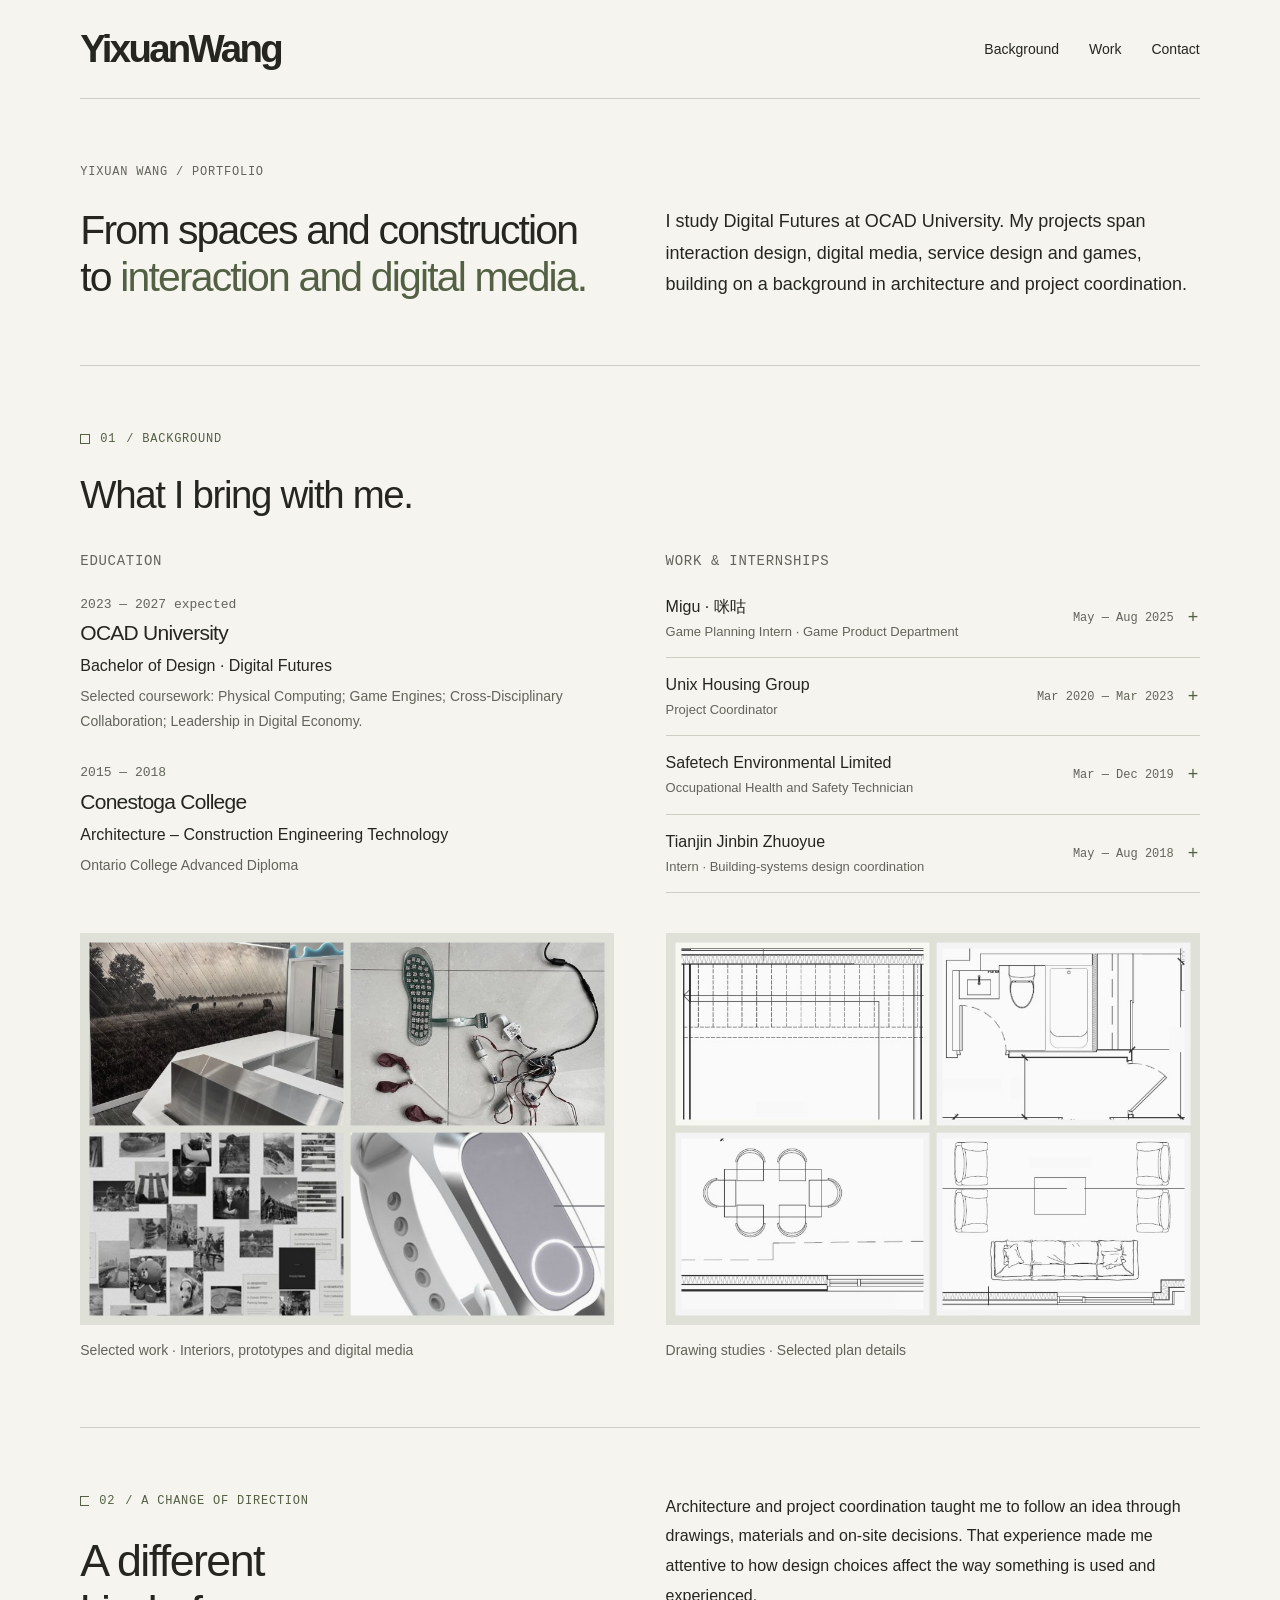
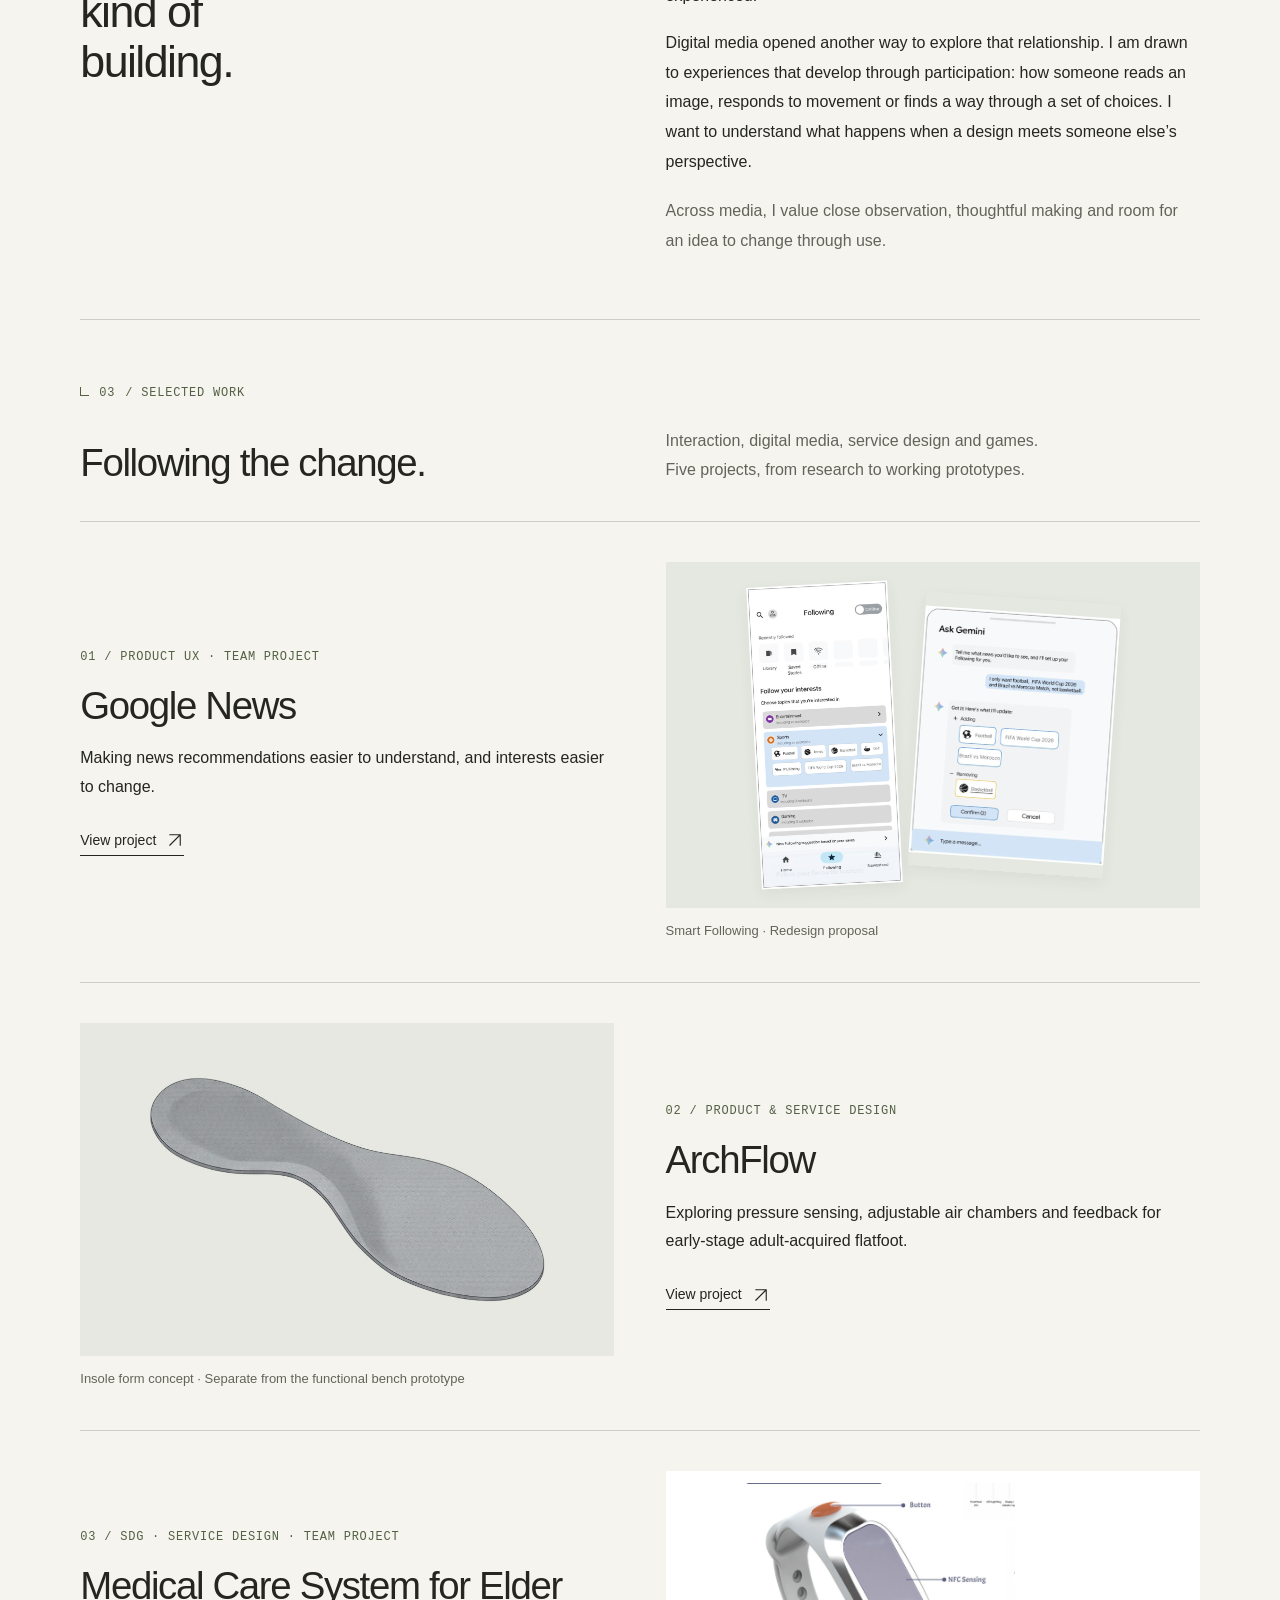
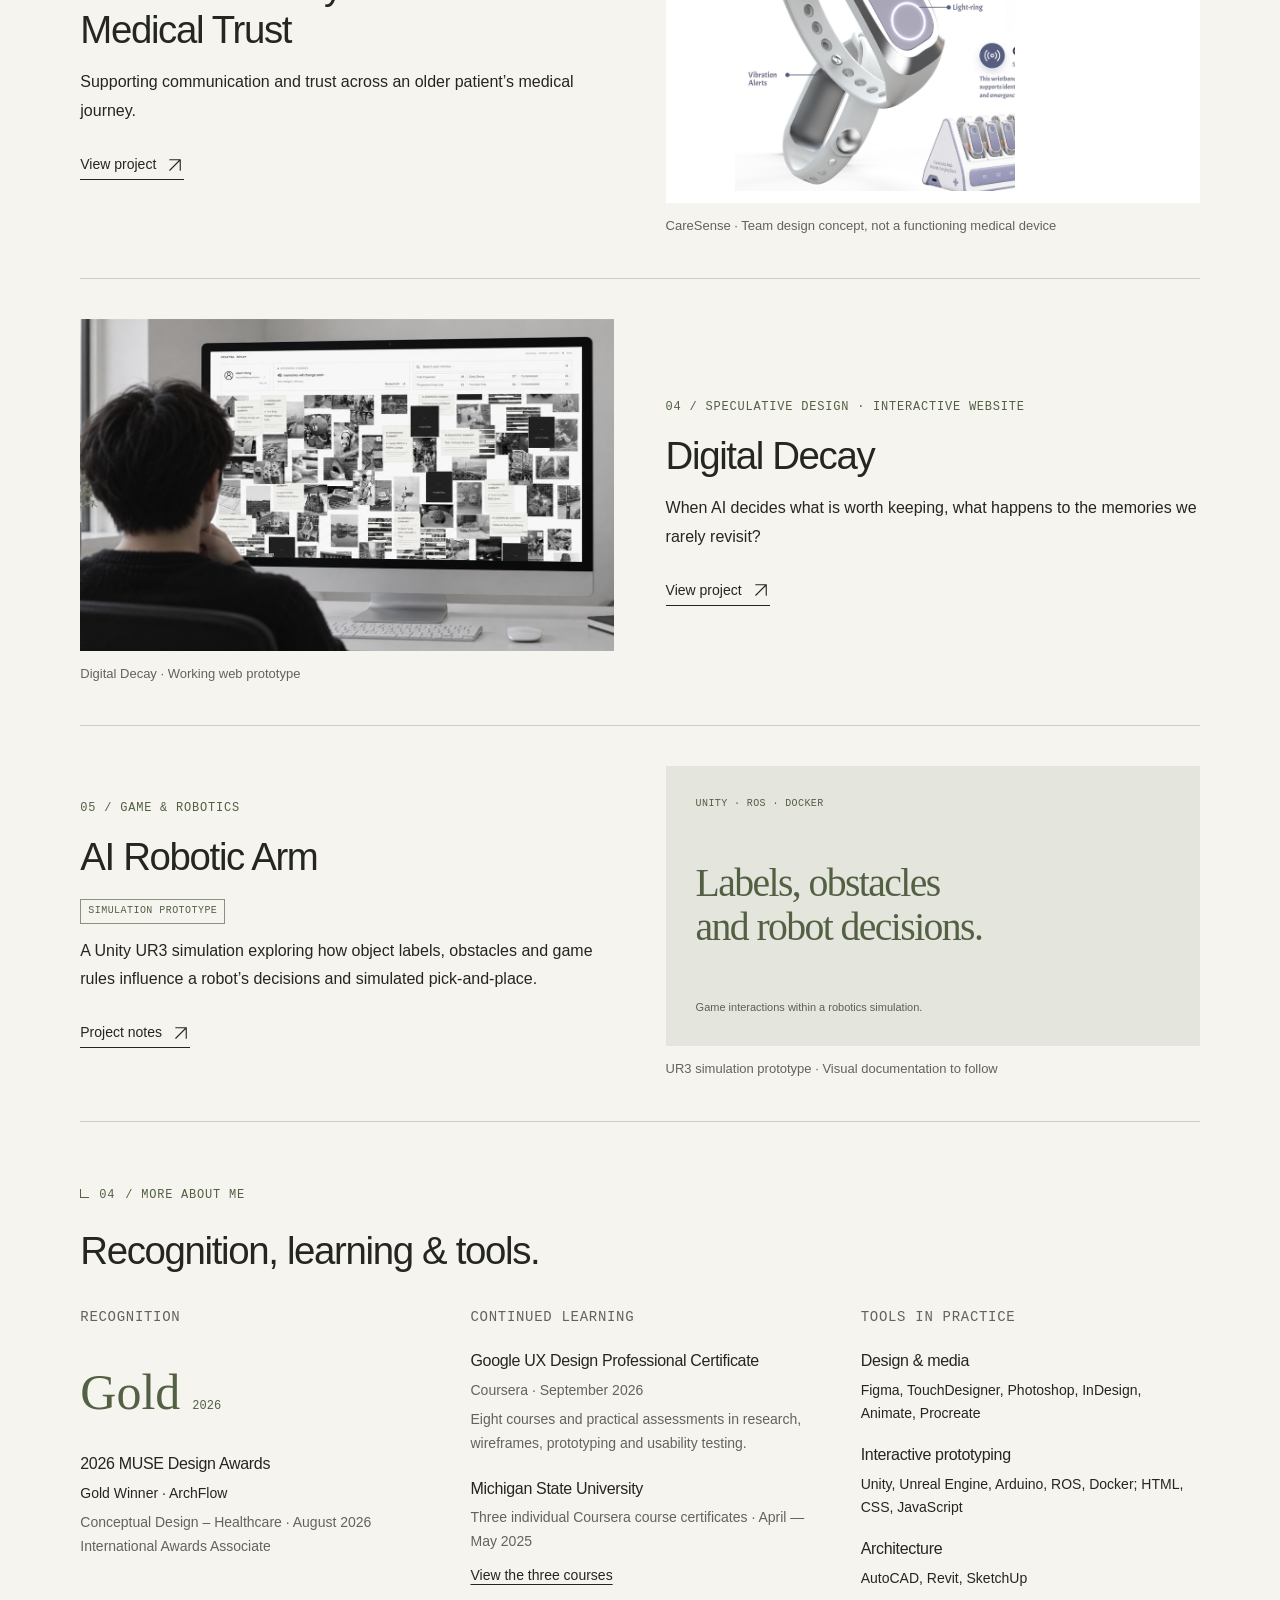
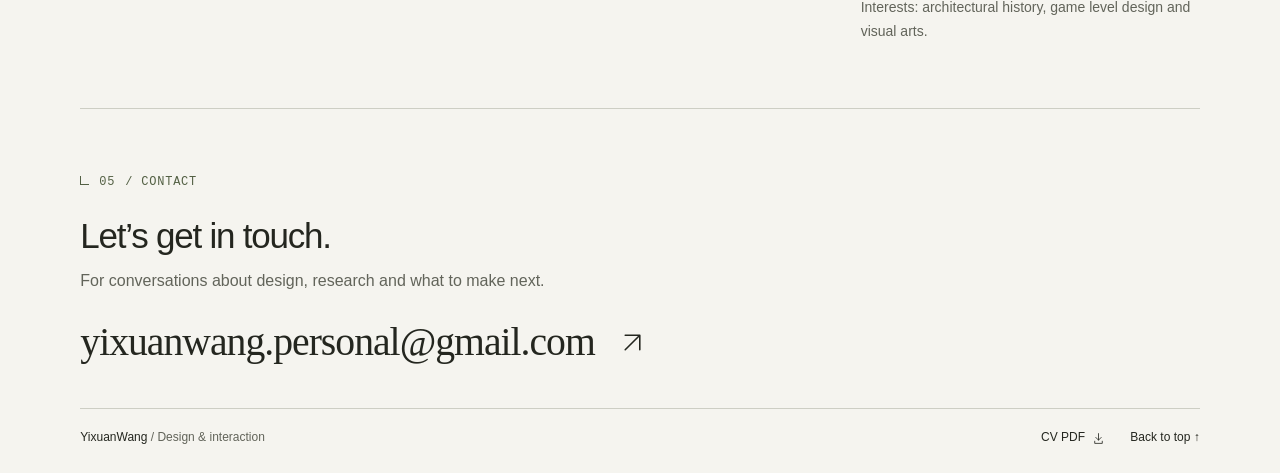
==== site/index.html @ f69ba56b "Refine project collages and use the supplied CV PDF" ====
<!doctype html>
<html lang="en">
<head>
<meta charset="utf-8">
<meta name="viewport" content="width=device-width,initial-scale=1">
<meta name="theme-color" content="#f5f4ef">
<title>YixuanWang — Design &amp; Interaction</title>
<meta name="description" content="I study Digital Futures at OCAD University. My projects span interaction design, digital media, service design and games, building on a background in architecture and project coordination.">
<meta property="og:type" content="website">
<meta property="og:title" content="YixuanWang — Design &amp; Interaction">
<meta property="og:description" content="I study Digital Futures at OCAD University. My projects span interaction design, digital media, service design and games, building on a background in architecture and project coordination.">
<meta property="og:image" content="assets/portfolio-share.jpg">
<meta property="og:site_name" content="YixuanWang">
<meta name="twitter:card" content="summary_large_image">
<link rel="icon" type="image/svg+xml" href="favicon.svg">
<link rel="stylesheet" href="styles.css">
<script defer src="config.js">
</script>
<script defer src="app.js">
</script>
</head>
<body id="top">
<a class="skip-link" href="#main">Skip to content</a>
<header class="site-header wrap">
<a class="wordmark" href="index.html" aria-label="YixuanWang — home">YixuanWang</a>
<nav aria-label="Main navigation">
<a href="index.html#background">Background</a>
<a href="index.html#work">Work</a>
<a href="index.html#contact">Contact</a>
</nav>
</header>
<main id="main">
<div class="wrap">
<section class="opening" aria-labelledby="intro-title">
<p class="eyebrow">Yixuan Wang / Portfolio</p>
<h1 id="intro-title">From spaces and construction<br class="desktop-break"> to <span>interaction and digital media.</span>
</h1>
<p>I study Digital Futures at OCAD University. My projects span interaction design, digital media, service design and games, building on a background in architecture and project coordination.</p>
</section>
   <section id="background" class="home-section background-section">
<p class="section-label">
<span>01</span> / BACKGROUND</p>
<h2>What I bring with me.</h2>
<div class="background-columns">
<div>
<h3 class="column-label">Education</h3>
<article class="education-item">
<p class="date">2023 — 2027 expected</p>
<h4>OCAD University</h4>
<p>Bachelor of Design · Digital Futures</p>
<p class="small subtle">Selected coursework: Physical Computing; Game Engines; Cross-Disciplinary Collaboration; Leadership in Digital Economy.</p>
</article>
<article class="education-item">
<p class="date">2015 — 2018</p>
<h4>Conestoga College</h4>
<p>Architecture – Construction Engineering Technology</p>
<p class="small subtle">Ontario College Advanced Diploma</p>
</article>
</div>
<div>
<h3 class="column-label">Work & internships</h3>
<div class="work-history">
<details>
<summary>
<span>
<strong>Migu · 咪咕</strong>
<span class="job-role">Game Planning Intern · Game Product Department</span>
</span>
<span class="date">May — Aug 2025</span>
<span class="detail-plus" aria-hidden="true">+</span>
</summary>
<p>Contributed to game proposals, core design, frameworks and system design in a remote internship. Analysed mechanics, audiences and business models in Stardew Valley, The Legend of Zelda: Breath of the Wild and Monster Hunter titles.</p>
</details>
<details>
<summary>
<span>
<strong>Unix Housing Group</strong>
<span class="job-role">Project Coordinator</span>
</span>
<span class="date">Mar 2020 — Mar 2023</span>
<span class="detail-plus" aria-hidden="true">+</span>
</summary>
<p>Coordinated schedules, material budgets and procurement; compared contractor proposals, tracked design revisions, and coordinated inspections and permit applications with architects, engineers, contractors and municipal reviewers.</p>
<p>On a College Street heritage redevelopment into affordable housing, represented the developer in coordinating temporary facade support and compiled supporting documents for a municipal application that received approval. Also contributed to commercial and residential interior design, site coordination and public utility arrangements.</p>
</details>
<details>
<summary>
<span>
<strong>Safetech Environmental Limited</strong>
<span class="job-role">Occupational Health and Safety Technician</span>
</span>
<span class="date">Mar — Dec 2019</span>
<span class="detail-plus" aria-hidden="true">+</span>
</summary>
<p>Conducted hazardous and designated building-material surveys and risk assessments, investigated mold, and prepared remediation recommendations. Produced technical reports and drawings and contributed to thermal-gradient and building-envelope analyses.</p>
</details>
<details>
<summary>
<span>
<strong>Tianjin Jinbin Zhuoyue</strong>
<span class="job-role">Intern · Building-systems design coordination</span>
</span>
<span class="date">May — Aug 2018</span>
<span class="detail-plus" aria-hidden="true">+</span>
</summary>
<p>At Tianjin Jinbin Zhuoyue Planning and Architectural Design Co., Ltd., supported building-systems design coordination, technical-document reviews and drawing revisions with architectural, structural and building-services teams in Tianjin, China.</p>
</details>
</div>
</div>
</div>
<div class="work-documentation">
<figure>
<img src="assets/background/selected-work-grid.jpg" width="900" height="660" alt="Four project samples: an interior fit-out, the ArchFlow prototype, the Digital Decay archive, and the CareSense wristband concept." loading="lazy" decoding="async">
<figcaption>Selected work · Interiors, prototypes and digital media</figcaption>
</figure>
<figure>
<img src="assets/background/drawing-studies-grid.jpg" width="900" height="660" alt="Four aligned architectural drawing excerpts showing stairs, fixtures and furniture arrangements." loading="lazy" decoding="async">
<figcaption>Drawing studies · Selected plan details</figcaption>
</figure>
</div>
</section>
   <section id="turn" class="turn-section home-section">
<div>
<p class="section-label">
<span>02</span> / A CHANGE OF DIRECTION</p>
<h2>A different<br> kind of building.</h2>
</div>
<div class="turn-copy">
<p>Architecture and project coordination taught me to follow an idea through drawings, materials and on-site decisions. That experience made me attentive to how design choices affect the way something is used and experienced.</p>
<p>Digital media opened another way to explore that relationship. I am drawn to experiences that develop through participation: how someone reads an image, responds to movement or finds a way through a set of choices. I want to understand what happens when a design meets someone else’s perspective.</p>
<p class="turn-continuity">Across media, I value close observation, thoughtful making and room for an idea to change through use.</p>
</div>
</section>
   <section id="work" class="home-section after-turn">
<p class="section-label">
<span>03</span> / SELECTED WORK</p>
<div class="section-intro">
<h2>Following the change.</h2>
<p>Interaction, digital media, service design and games.<br> Five projects, from research to working prototypes.</p>
</div>
<article class="project-row project-google-news ">
<div class="project-copy">
<p class="eyebrow">01 / Product UX · Team project</p>
<h3>
<a href="projects/google-news/index.html">Google News</a>
</h3>
<p>Making news recommendations easier to understand, and interests easier to change.</p>
<div class="project-actions">
<a class="text-link" href="projects/google-news/index.html">View project <svg width="18" height="18" viewBox="0 0 24 24" fill="none" stroke="currentColor" stroke-width="1.5" stroke-linecap="round" stroke-linejoin="round" aria-hidden="true">
<path d="M5 19 19 5M5 5h14v14"/>
</svg>
</a>
</div>
</div>
<figure class="project-visual">
<a href="projects/google-news/index.html" aria-label="Explore Google News Research and Redesign">
<div class="news-visual">
<img class="" src="assets/google-news/following-1280.jpg" width="517" height="1106" srcset="assets/google-news/following-640.jpg 517w" sizes="(max-width: 700px) 40vw, 24vw" alt="Google News redesign prototype showing manually selected interests alongside an AI-assisted suggestion panel." loading="lazy" decoding="async">
<img class="" src="assets/google-news/interest-confirmation-1280.jpg" width="515" height="652" srcset="assets/google-news/interest-confirmation-640.jpg 515w" sizes="(max-width: 700px) 40vw, 24vw" alt="AI interest suggestions presented for user confirmation in the redesign prototype." loading="lazy" decoding="async">
</div>
</a>
<figcaption>Smart Following · Redesign proposal</figcaption>
</figure>
</article>
<article class="project-row project-archflow reverse">
<div class="project-copy">
<p class="eyebrow">02 / Product &amp; service design</p>
<h3>
<a href="projects/archflow/index.html">ArchFlow</a>
</h3>
<p>Exploring pressure sensing, adjustable air chambers and feedback for early-stage adult-acquired flatfoot.</p>
<div class="project-actions">
<a class="text-link" href="projects/archflow/index.html">View project <svg width="18" height="18" viewBox="0 0 24 24" fill="none" stroke="currentColor" stroke-width="1.5" stroke-linecap="round" stroke-linejoin="round" aria-hidden="true">
<path d="M5 19 19 5M5 5h14v14"/>
</svg>
</a>
</div>
</div>
<figure class="project-visual">
<a href="projects/archflow/index.html" aria-label="Explore ArchFlow">
<img class="insole-visual" src="assets/archflow/insole-concept-1280.jpg" width="802" height="453" srcset="assets/archflow/insole-concept-640.jpg 640w, assets/archflow/insole-concept-1280.jpg 802w" sizes="(max-width: 700px) 92vw, 55vw" alt="ArchFlow insole form concept, shown as a grey three-dimensional rendering." loading="lazy" decoding="async">
</a>
<figcaption>Insole form concept · Separate from the functional bench prototype</figcaption>
</figure>
</article>
<article class="project-row project-sdg ">
<div class="project-copy">
<p class="eyebrow">03 / SDG · Service design · Team project</p>
<h3>
<a href="projects/sdg/index.html">Medical Care System for Elder Medical Trust</a>
</h3>
<p>Supporting communication and trust across an older patient’s medical journey.</p>
<div class="project-actions">
<a class="text-link" href="projects/sdg/index.html">View project <svg width="18" height="18" viewBox="0 0 24 24" fill="none" stroke="currentColor" stroke-width="1.5" stroke-linecap="round" stroke-linejoin="round" aria-hidden="true">
<path d="M5 19 19 5M5 5h14v14"/>
</svg>
</a>
</div>
</div>
<figure class="project-visual">
<a href="projects/sdg/index.html" aria-label="Explore Medical Care System for Elder Medical Trust">
<img class="" src="assets/sdg/wristband-concept-1280.jpg" width="1250" height="1380" srcset="assets/sdg/wristband-concept-640.jpg 640w, assets/sdg/wristband-concept-1280.jpg 1250w" sizes="(max-width: 700px) 92vw, 55vw" alt="CareSense wristband concept rendering from the team portfolio." loading="lazy" decoding="async">
</a>
<figcaption>CareSense · Team design concept, not a functioning medical device</figcaption>
</figure>
</article>
<article class="project-row project-digital-decay reverse">
<div class="project-copy">
<p class="eyebrow">04 / Speculative design · Interactive website</p>
<h3>
<a href="projects/digital-decay/index.html">Digital Decay</a>
</h3>
<p>When AI decides what is worth keeping, what happens to the memories we rarely revisit?</p>
<div class="project-actions">
<a class="text-link" href="projects/digital-decay/index.html">View project <svg width="18" height="18" viewBox="0 0 24 24" fill="none" stroke="currentColor" stroke-width="1.5" stroke-linecap="round" stroke-linejoin="round" aria-hidden="true">
<path d="M5 19 19 5M5 5h14v14"/>
</svg>
</a>
<button hidden class="button demo-button" data-demo="digital-decay">
<svg width="18" height="18" viewBox="0 0 24 24" fill="none" stroke="currentColor" stroke-width="1.5" stroke-linecap="round" stroke-linejoin="round" aria-hidden="true">
<path d="m8 5 11 7-11 7Z"/>
</svg>
<span>Watch demo</span>
<small>2:49</small>
</button>
</div>
</div>
<figure class="project-visual">
<a href="projects/digital-decay/index.html" aria-label="Explore Digital Decay">
<img class="" src="assets/digital-decay/outcome-1280.jpg" width="1280" height="699" srcset="assets/digital-decay/outcome-640.jpg 640w, assets/digital-decay/outcome-1280.jpg 1280w, assets/digital-decay/outcome-1920.jpg 1697w" sizes="(max-width: 700px) 92vw, 55vw" alt="A person viewing the Digital Decay memory archive on a desktop monitor." loading="lazy" decoding="async">
</a>
<figcaption>Digital Decay · Working web prototype</figcaption>
</figure>
</article>
<article class="project-row project-ai-robotic-arm ">
<div class="project-copy">
<p class="eyebrow">05 / Game &amp; robotics</p>
<h3>
<a href="projects/ai-robotic-arm/index.html">AI Robotic Arm</a>
</h3>
<span class="status">Simulation prototype</span>
<p>A Unity UR3 simulation exploring how object labels, obstacles and game rules influence a robot’s decisions and simulated pick-and-place.</p>
<div class="project-actions">
<a class="text-link" href="projects/ai-robotic-arm/index.html">Project notes <svg width="18" height="18" viewBox="0 0 24 24" fill="none" stroke="currentColor" stroke-width="1.5" stroke-linecap="round" stroke-linejoin="round" aria-hidden="true">
<path d="M5 19 19 5M5 5h14v14"/>
</svg>
</a>
</div>
</div>
<figure class="project-visual">
<a href="projects/ai-robotic-arm/index.html" aria-label="Explore AI Robotic Arm Interactive Game">
<div class="progress-visual">
<span class="mono">UNITY · ROS · DOCKER</span>
<div>Labels, obstacles<br>and robot decisions.</div>
<span>Game interactions within a robotics simulation.</span>
</div>
</a>
<figcaption>UR3 simulation prototype · Visual documentation to follow</figcaption>
</figure>
</article>
</section>
   <section id="more" class="home-section after-turn">
<p class="section-label">
<span>04</span> / MORE ABOUT ME</p>
<h2>Recognition, learning & tools.</h2>
<div class="credentials-grid">
<div>
<h3 class="column-label">Recognition</h3>
<p class="award-mark">Gold<span>2026</span>
</p>
<h4>2026 MUSE Design Awards</h4>
<p>Gold Winner · ArchFlow</p>
<p class="small subtle">Conceptual Design – Healthcare · August 2026<br>International Awards Associate</p>
</div>
<div>
<h3 class="column-label">Continued learning</h3>
<article class="credential">
<h4>Google UX Design Professional Certificate</h4>
<p class="small subtle">Coursera · September 2026</p>
<p class="small subtle">Eight courses and practical assessments in research, wireframes, prototyping and usability testing.</p>
</article>
<article class="credential">
<h4>Michigan State University</h4>
<p class="small subtle">Three individual Coursera course certificates · April — May 2025</p>
<details>
<summary>View the three courses</summary>
<ul>
<li>Game Design and Development 1: 2D Shooter</li>
<li>Game Design and Development 2: 2D Platformer</li>
<li>Game Design and Development 3: 3D Shooter</li>
</ul>
</details>
</article>
</div>
<div>
<h3 class="column-label">Tools in practice</h3>
<article class="skill-group">
<h4>Design &amp; media</h4>
<p class="small">Figma, TouchDesigner, Photoshop, InDesign, Animate, Procreate</p>
</article>
<article class="skill-group">
<h4>Interactive prototyping</h4>
<p class="small">Unity, Unreal Engine, Arduino, ROS, Docker; HTML, CSS, JavaScript</p>
</article>
<article class="skill-group">
<h4>Architecture</h4>
<p class="small">AutoCAD, Revit, SketchUp</p>
</article>
<p class="small subtle">Interests: architectural history, game level design and visual arts.</p>
</div>
</div>
</section>
</div>
</main>
<footer id="contact" class="site-footer wrap">
<div class="contact-heading">
<p class="section-label">
<span>05</span> / CONTACT</p>
<h2>Let’s get in touch.</h2>
<p>For conversations about design, research and what to make next.</p>
</div>
<a class="email-link" href="mailto:yixuanwang.personal@gmail.com">yixuanwang.personal@gmail.com <svg width="18" height="18" viewBox="0 0 24 24" fill="none" stroke="currentColor" stroke-width="1.5" stroke-linecap="round" stroke-linejoin="round" aria-hidden="true">
<path d="M5 19 19 5M5 5h14v14"/>
</svg>
</a>
<div class="footer-bottom">
<span>YixuanWang <span class="subtle">/ Design & interaction</span>
</span>
<div>
<a href="assets/yixuan-wang-cv.pdf" download>CV PDF <svg width="18" height="18" viewBox="0 0 24 24" fill="none" stroke="currentColor" stroke-width="1.5" stroke-linecap="round" stroke-linejoin="round" aria-hidden="true">
<path d="M12 3v12m-5-5 5 5 5-5M5 17v4h14v-4"/>
</svg>
</a>
<a href="#top">Back to top ↑</a>
</div>
</div>
</footer>
<dialog class="media-dialog" id="media-dialog" aria-labelledby="media-title">
<div class="dialog-header">
<h2 id="media-title">Project media</h2>
<button class="icon-button" data-close-dialog aria-label="Close media">
<svg width="18" height="18" viewBox="0 0 24 24" fill="none" stroke="currentColor" stroke-width="1.5" stroke-linecap="round" stroke-linejoin="round" aria-hidden="true">
<path d="m6 6 12 12M6 18 18 6"/>
</svg>
</button>
</div>
<div id="media-content">
</div>
<p class="dialog-note">Escape to close</p>
</dialog>
</body>
</html>
---- site/styles.css ----
@charset "UTF-8";
[hidden]{display:none!important}
:root{--paper:#f5f4ef;--ink:#24261f;--muted:#62645a;--line:#cdcec4;--accent:#536044;--wash:#e7e8df;--serif:Georgia,'Times New Roman',serif;--sans:Arial,'Helvetica Neue','Segoe UI','Microsoft YaHei','PingFang SC',sans-serif;--mono:'Cascadia Code',Consolas,'Courier New',monospace;--space:clamp(24px,5.1vw,76px)}
*{box-sizing:border-box}html{scroll-behavior:smooth;scroll-padding-top:35px}body{margin:0;background:var(--paper);color:var(--ink);font-family:var(--sans);font-size:16px;line-height:1.65;-webkit-font-smoothing:antialiased}::selection{background:#d5dbc8;color:#20241b}a{color:inherit;text-decoration-thickness:1px;text-underline-offset:5px}a:hover{color:var(--accent)}button,input{font:inherit}button,a{-webkit-tap-highlight-color:transparent}button{cursor:pointer}button:disabled{cursor:default}a,button,summary{touch-action:manipulation}a:focus-visible,button:focus-visible,summary:focus-visible,[tabindex]:focus-visible{outline:2px solid var(--accent);outline-offset:6px}button svg,a svg{vertical-align:middle;flex-shrink:0}h1,h2,h3,h4,p,figure,ul,ol,dl{margin:0}h1,h2,h3,h4{font-weight:500;line-height:1.15;letter-spacing:-.035em}h1{font-size:clamp(37px,4.35vw,65px)}h2{font-size:clamp(29px,3vw,43px)}h3{font-size:24px}h4{font-size:17px}p+p{margin-top:1em}img{display:block;max-width:100%;height:auto}ul,ol{padding-left:1.25em}button{color:inherit}code{font-size:.9em;background:var(--wash);padding:2px 5px}strong{font-weight:600}.wrap{width:calc(100% - var(--space)*2);max-width:1240px;margin-inline:auto}.mono,.eyebrow,.section-label,.date,.column-label{font-family:var(--mono);font-weight:400}.eyebrow,.section-label,.column-label{font-size:11px;letter-spacing:.065em;text-transform:uppercase;line-height:1.6}.date{font-size:11px;line-height:1.5;color:var(--muted)}.small{font-size:13px;line-height:1.65}.subtle{color:var(--muted)}.skip-link{position:fixed;left:20px;top:-80px;z-index:100;background:var(--ink);color:var(--paper);padding:10px 20px}.skip-link:focus{top:12px}.site-header{display:flex;align-items:center;justify-content:space-between;border-bottom:1px solid var(--line);padding-block:26px 25px;gap:24px}.wordmark{font-size:clamp(28px,3vw,43px);font-weight:700;letter-spacing:-.07em;line-height:1.1;text-decoration:none}.site-header nav{display:flex;gap:28px;font-size:12px}.site-header nav a{text-decoration:none;padding-block:12px}.opening{position:relative;padding:49px 0 47px;display:grid;grid-template-columns:1.9fr 1fr;column-gap:58px;row-gap:21px}.opening>.eyebrow{grid-column:1/-1;color:var(--muted)}.opening h1{font-size:clamp(32px,3.65vw,54px);letter-spacing:-.045em;line-height:1.13}.opening h1 span{color:var(--accent)}.opening>p:not(.eyebrow){font-size:14px;line-height:1.85;max-width:36ch;align-self:center}.opening-link{grid-column:1/-1;font-size:11px;text-decoration:none;color:var(--muted);display:flex;gap:15px;width:fit-content}.opening-link span{color:var(--accent)}.home-section{border-top:1px solid var(--line);padding-top:37px}.section-label{display:flex;align-items:center;gap:10px;color:var(--accent);margin-bottom:20px}.section-label:before{content:'';width:8px;height:8px;border:1px solid currentColor;flex-shrink:0}.after-turn .section-label:before,.site-footer .section-label:before,.case-section .section-label:before{border-top:0;border-right:0;transform:translateY(-2px)}.background-section>h2,.home-section>h2{margin-bottom:33px}.background-columns{display:grid;grid-template-columns:.95fr 1.2fr;gap:11%}.column-label{color:var(--muted);margin-bottom:20px;font-size:11px;letter-spacing:.05em}.education-item+.education-item{margin-top:27px}.education-item .date{margin-bottom:7px}.education-item h4{font-size:21px;margin-bottom:7px}.education-item>p:not(.date){font-size:13px}.education-item>p+p{margin-top:4px}.work-history details{border-bottom:1px solid var(--line)}summary{cursor:pointer;list-style:none}summary::-webkit-details-marker{display:none}.work-history summary{display:grid;grid-template-columns:1fr auto 12px;align-items:center;gap:12px;padding:13px 0}.work-history details:first-child summary{padding-top:0}.work-history strong{font-size:14px;font-weight:500;display:block}.job-role{display:block;font-size:11px;color:var(--muted);margin-top:2px}.detail-plus{color:var(--accent);font-size:18px}.work-history details[open] .detail-plus{transform:rotate(45deg)}.work-history details>p{font-size:13px;line-height:1.8;padding:0 24px 17px 0;color:var(--muted)}.work-documentation{display:grid;grid-template-columns:1.3fr 1fr;gap:24px;margin-top:32px;margin-bottom:42px}.document-placeholder{min-height:142px;border:1px solid var(--line);background:#eeeee7;padding:20px 24px;display:flex;align-items:center;justify-content:space-between;gap:16px}.document-placeholder .mono{font-size:10px;color:var(--muted);max-width:18ch}.document-placeholder p{font-family:var(--serif);font-size:21px;line-height:1.3;color:#6f7366}.document-placeholder+p{margin-top:0}figcaption{font-size:11px;line-height:1.6;color:var(--muted);margin-top:10px}.turn-section{display:grid;grid-template-columns:1fr 1.6fr;gap:10%;padding-block:40px 45px}.turn-section .section-label:before{border-right:0}.turn-section h2{font-size:clamp(30px,3.2vw,46px)}.turn-copy{max-width:65ch;font-size:15px;line-height:1.9}.turn-copy p+p{margin-top:17px}.turn-copy .turn-continuity{font-size:13px;color:var(--muted);border-left:1px solid var(--accent);padding-left:18px;margin-top:24px}.section-intro{display:flex;justify-content:space-between;align-items:flex-end;gap:30px;margin-bottom:32px}.section-intro>p{font-size:12px;line-height:1.8;color:var(--muted)}.project-row{display:grid;grid-template-columns:.85fr 1.4fr;gap:7%;align-items:center;border-top:1px solid var(--line);padding-block:33px}.project-row.reverse{grid-template-columns:1.4fr .85fr}.project-row.reverse .project-copy{grid-column:2;grid-row:1}.project-row.reverse .project-visual{grid-column:1;grid-row:1}.project-copy .eyebrow{font-size:10px;color:var(--accent);margin-bottom:17px}.project-copy h3{font-size:clamp(29px,3vw,42px);margin-bottom:16px}.project-copy h3 a{text-decoration:none}.project-copy>p:not(.eyebrow){font-size:14px;line-height:1.85;max-width:34ch}.project-actions{display:flex;align-items:center;gap:23px;flex-wrap:wrap;margin-top:20px}.text-link{font-size:12px;display:inline-flex;gap:10px;align-items:center;text-decoration:none;border-bottom:1px solid currentColor;padding-block:3px}.project-visual>a{display:block;text-decoration:none;background:var(--wash);overflow:hidden}.project-visual img:not(.news-visual img){width:100%;height:clamp(240px,26vw,350px);object-fit:cover}.project-visual .insole-visual{object-fit:contain!important;padding:5% 12%;background:#1d201c}.project-visual>a:hover img{opacity:.94}.project-visual figcaption{margin-top:8px}.news-visual{height:clamp(240px,27vw,370px);padding:22px 12%;background:#e5e8e1;display:flex;justify-content:center;align-items:center;gap:22px}.news-visual img{height:100%;max-width:48%;width:auto;object-fit:contain;box-shadow:0 5px 14px #292c2010;transform:rotate(-3deg)}.news-visual img+img{transform:rotate(4deg);height:91%}.project-sdg .project-visual img{object-position:25% 45%}.button{display:inline-flex;align-items:center;justify-content:center;gap:9px;background:var(--ink);border:1px solid var(--ink);padding:10px 14px;color:var(--paper);font-size:12px;line-height:1.4;text-decoration:none;min-height:42px}.button:hover{background:var(--accent);border-color:var(--accent);color:white}.button small{font-size:10px;opacity:.7;margin-left:6px}.demo-button svg{width:14px;height:14px}.status{display:inline-block;font-family:var(--mono);font-size:10px;letter-spacing:.045em;text-transform:uppercase;color:var(--accent);border:1px solid #8a917f;padding:3px 7px;margin-bottom:13px}.progress-visual{min-height:280px;display:flex;flex-direction:column;justify-content:space-between;align-items:flex-start;padding:30px;background:#e4e5dc;color:var(--accent)}.progress-visual>.mono{font-size:10px;letter-spacing:.04em}.progress-visual>div{font-family:var(--serif);font-size:clamp(28px,3.1vw,42px);line-height:1.1;letter-spacing:-.04em}.progress-visual>span:last-child{font-size:11px;color:#59624f}.project-ai-robotic-arm{padding-bottom:42px}.credentials-grid{display:grid;grid-template-columns:.9fr 1.1fr 1fr;gap:7%;padding-bottom:49px}.credentials-grid h4{font-size:15px;letter-spacing:-.02em;line-height:1.4}.credentials-grid p{font-size:12px;margin-top:6px}.credentials-grid .small{font-size:11px}.award-mark{font-family:var(--serif);font-size:50px!important;color:var(--accent);line-height:1.1;margin-bottom:18px}.award-mark span{font-size:12px;font-family:var(--mono);margin-left:12px;letter-spacing:0}.credential+.credential{margin-top:22px}.credential details{font-size:11px;margin-top:10px}.credential summary{text-decoration:underline;text-underline-offset:4px}.credential ul{margin-top:10px;line-height:1.7;color:var(--muted)}.skill-group+.skill-group{margin-top:18px}.site-footer{border-top:1px solid var(--line);padding-top:35px;padding-bottom:25px}.contact-heading h2{font-size:35px}.contact-heading>p:not(.section-label){font-size:12px;color:var(--muted);margin-top:12px}.email-link{font-family:var(--serif);font-size:clamp(20px,3.1vw,42px);letter-spacing:-.025em;text-decoration:none;display:inline-flex;align-items:center;gap:25px;margin:22px 0 40px;overflow-wrap:anywhere;max-width:100%;line-height:1.3}.email-link svg{width:25px;height:25px}.footer-bottom{border-top:1px solid var(--line);padding-top:19px;display:flex;justify-content:space-between;gap:24px;font-size:10px}.footer-bottom>div{display:flex;gap:25px}.footer-bottom a{text-decoration:none}.footer-bottom svg{width:13px;height:13px;margin-left:4px}
/* Case studies use the same grid, with more space for reading and evidence. */
.back-link{font-size:11px;text-decoration:none;display:inline-flex;gap:9px;align-items:center;margin-top:29px}.back-link svg{width:15px}.case-header{padding-top:38px}.case-header .eyebrow{color:var(--accent);margin-bottom:21px}.case-header h1{font-size:clamp(47px,7.4vw,106px);line-height:1.02;max-width:1000px}.heading-period{color:var(--accent)}.case-deck{font-family:var(--serif);font-size:clamp(25px,3vw,42px);line-height:1.25;letter-spacing:-.035em;margin-top:25px;max-width:28ch}.case-introduction{font-size:15px;max-width:64ch;margin-top:22px;line-height:1.85;color:var(--muted)}.project-meta{display:grid;grid-template-columns:repeat(3,1fr);gap:20px 35px;border-top:1px solid var(--line);border-bottom:1px solid var(--line);padding-block:24px;margin-top:35px}.project-meta dt{font-family:var(--mono);font-size:10px;text-transform:uppercase;color:var(--muted);margin-bottom:6px}.project-meta dd{font-size:12px;line-height:1.6;margin:0}.case-cover{margin-top:31px}.case-cover>img{width:100%;aspect-ratio:1.83;object-fit:cover}.case-cover figcaption{display:flex;justify-content:space-between;align-items:center;gap:20px;margin-top:14px}.case-index{display:flex;justify-content:space-between;gap:18px;flex-wrap:wrap;font-family:var(--mono);font-size:10px;padding-block:22px;border-top:1px solid var(--line);border-bottom:1px solid var(--line);margin-top:31px}.case-index a{text-decoration:none;padding-block:4px}.case-section{display:grid;grid-template-columns:1fr 1.65fr;gap:32px 8%;padding-block:49px;border-bottom:1px solid var(--line);scroll-margin-top:10px}.case-section-heading h2{font-size:clamp(27px,2.6vw,38px);letter-spacing:-.04em}.case-section .section-label{font-size:10px;gap:7px;margin-bottom:19px}.prose{max-width:72ch;font-size:15px;line-height:1.85}.prose .lead{font-size:22px;line-height:1.55;letter-spacing:-.025em;margin-bottom:20px}.prose p+p{margin-top:19px}.prose h3{font-size:19px;margin-top:26px;margin-bottom:11px;letter-spacing:-.025em}.prose h3+p{margin-top:0}.scope-note{font-size:12px;color:var(--muted);border-left:2px solid #8b947c;padding-left:18px}.research-stats{display:grid;grid-template-columns:1fr 1fr;gap:25px;padding-block:25px;border-bottom:1px solid var(--line);margin-top:12px}.research-stats>div{display:flex;align-items:center;gap:17px}.research-stats strong{font-family:var(--serif);font-size:64px;letter-spacing:-.06em;line-height:1;color:var(--accent);font-weight:400}.research-stats span{font-size:11px;line-height:1.6}.research-bars{margin:25px 0 12px}.research-bars>div+div{margin-top:22px}.research-bars>div>div{display:flex;justify-content:space-between;gap:20px;font-size:12px;line-height:1.6;margin-bottom:10px}.research-bars strong{font-family:var(--mono);font-size:12px;white-space:nowrap}.bar-track{display:block;height:7px;background:#e2e3d9}.bar-track>span{display:block;height:100%;background:var(--accent)}.decision-pair{display:grid;grid-template-columns:1fr 1fr;gap:27px;border-top:1px solid var(--line);margin-top:25px;padding-top:4px}.decision-pair h3{font-size:17px}.decision-pair p{font-size:13px;line-height:1.8}.scenario-steps{padding:0;list-style:none;margin-top:26px}.scenario-steps li{display:flex;gap:24px;padding-block:20px;border-top:1px solid var(--line)}.scenario-steps li>span{font-family:var(--mono);font-size:11px;padding-top:5px;color:var(--accent)}.scenario-steps h3{margin:0 0 7px;font-size:19px}.scenario-steps p{font-size:14px}.storyboard-grid{grid-column:1/-1;display:grid;grid-template-columns:repeat(3,1fr);gap:20px}.storyboard-grid img{aspect-ratio:1.5;object-fit:cover}.figure-note{font-size:11px;color:var(--muted);grid-column:1/-1;margin-top:-15px}.image-link{display:block;position:relative;text-decoration:none;background:white}.image-link img{width:100%}.zoom-hint{position:absolute;bottom:10px;right:10px;background:var(--paper);border:1px solid var(--line);padding:5px 8px;display:flex;align-items:center;gap:7px;font-size:10px;opacity:0;transition:opacity .15s}.image-link:hover .zoom-hint,.image-link:focus-visible .zoom-hint{opacity:1}.zoom-hint svg{height:12px;width:12px}.stage-sequence{grid-column:1/-1;list-style:none;padding:0;display:grid;grid-template-columns:repeat(3,1fr);border-top:1px solid var(--line);border-left:1px solid var(--line)}.stage-sequence li{padding:23px 25px;border-right:1px solid var(--line);border-bottom:1px solid var(--line);min-height:205px}.stage-sequence li:nth-child(n+4){background:#ebece4}.stage-number{font-family:var(--mono);font-size:10px;color:var(--accent)}.stage-sequence h3{font-size:21px;margin-top:16px;margin-bottom:12px}.stage-sequence p{font-size:12px;line-height:1.8;color:var(--muted)}.case-wide-copy{grid-column:1/-1;display:grid;grid-template-columns:1fr 1fr;gap:7%;margin-top:7px}.case-wide-copy h3{font-size:20px;line-height:1.3;margin-bottom:14px}.case-wide-copy p{font-size:14px;line-height:1.85}.table-scroll{grid-column:1/-1;overflow:auto}table{border-collapse:collapse;width:100%;font-size:12px;text-align:left;line-height:1.7}caption{text-align:left;font-family:var(--mono);font-size:10px;color:var(--muted);padding-bottom:15px}th,td{border-top:1px solid var(--line);border-bottom:1px solid var(--line);padding:13px 20px 13px 0;vertical-align:top}thead th{font-family:var(--mono);font-size:10px;text-transform:uppercase;color:var(--accent);font-weight:400}th{font-weight:500}td:nth-child(2){white-space:nowrap}.full-figure{grid-column:1/-1;margin-top:10px}.full-figure img{aspect-ratio:2.4;object-fit:cover}.interaction-block{grid-column:1/-1;display:grid;grid-template-columns:.8fr 1.4fr;align-items:center;gap:7%;padding-top:28px}.interaction-block.reverse{grid-template-columns:1.4fr .8fr}.interaction-block.reverse>div{grid-column:2;grid-row:1}.interaction-block.reverse>figure{grid-column:1;grid-row:1}.interaction-block .eyebrow{font-size:10px;color:var(--accent);margin-bottom:16px}.interaction-block h3{font-size:27px;margin-bottom:16px}.interaction-block p:not(.eyebrow){font-size:13px;line-height:1.9}.interaction-block .image-link{border:1px solid #deded5}.outcome-actions{display:flex;align-items:center;gap:25px;flex-wrap:wrap;margin-top:30px}.transcript{font-size:12px;border-top:1px solid var(--line);margin-top:25px;padding-top:16px}.transcript summary{color:var(--accent);text-decoration:underline;text-underline-offset:5px}.transcript p{margin-top:15px}.sources-section{display:grid;grid-template-columns:1fr 1.65fr;gap:26px 8%;padding-block:36px}.sources-section h2{font-size:21px;line-height:1.3}.sources-section ol{font-size:11px;padding-left:18px}.sources-section li+li{margin-top:15px}.sources-section p{font-size:11px;color:var(--muted);margin-top:4px}.sources-section>.small{grid-column:2}.sources-section svg{height:12px;width:12px}.case-end{border-top:1px solid var(--line);padding-block:25px 45px;display:flex;justify-content:space-between;gap:22px}.overview-page .case-header h1{font-size:clamp(40px,5.5vw,77px);max-width:900px}.overview-page .case-deck{font-family:var(--sans);font-size:19px;line-height:1.7;letter-spacing:-.025em;max-width:56ch}.overview-hero{margin-top:32px;margin-bottom:35px}.overview-hero>.news-visual{height:420px;padding:25px 23%}.overview-hero>img{width:100%;height:430px;object-fit:cover}.overview-hero>.insole-visual{object-fit:contain;background:#1d201c;padding:30px}.overview-hero>.progress-visual{min-height:330px}.overview-section{display:grid;grid-template-columns:.2fr 1fr;gap:24px;border-top:1px solid var(--line);padding-block:32px}.overview-section>.eyebrow{color:var(--accent);padding-top:5px}.overview-section>div{max-width:78ch}.overview-section h2{font-size:29px;margin-bottom:16px}.overview-section p{font-size:15px;line-height:1.85}.bench-figure{max-width:600px;margin:15px auto 38px}.bench-figure img{max-height:500px;object-fit:contain;background:#e6e5df}.editorial-note{background:var(--wash);padding:25px 30px;margin-top:8px}.editorial-note .eyebrow{color:var(--accent)}.editorial-note p{font-size:13px;margin-top:9px;max-width:75ch}.next-link{margin-block:30px 45px}.progress-note{max-width:65ch;padding:18px 0 30px}.progress-note h2{font-size:32px;margin-bottom:20px}.progress-note p{font-size:15px;line-height:1.8}.not-found{padding-block:90px}.not-found h1{margin:22px 0 30px}.cv-page{max-width:900px;padding-block:40px}.cv-page header{position:relative;padding-bottom:25px}.cv-page h1{margin:12px 0}.cv-page header>a{font-size:13px}.print-button{display:block;margin-top:20px}.cv-page section{border-top:1px solid var(--line);padding-block:23px}.cv-page section h2{font-size:26px;margin-bottom:20px}.cv-entry+.cv-entry{margin-top:22px}.cv-entry h3{font-size:18px;line-height:1.3;margin-bottom:5px}.cv-entry p,.cv-page section>p{font-size:13px;line-height:1.8}.cv-entry .date{margin-top:5px}.cv-entry p+p{margin-top:5px}
/* Native modal provides focus containment; no media exists before activation. */
.media-dialog{border:1px solid var(--line);background:var(--paper);color:var(--ink);width:min(1240px,94vw);max-width:94vw;max-height:94dvh;padding:18px 20px 12px;overflow:auto}.media-dialog::backdrop{background:#14160fe0}.dialog-header{display:flex;justify-content:space-between;align-items:center;gap:20px;margin-bottom:16px}.dialog-header h2{font-size:17px;letter-spacing:-.01em}.icon-button{display:inline-flex;align-items:center;justify-content:center;background:transparent;border:1px solid var(--line);width:42px;height:42px;flex-shrink:0}.icon-button:hover{background:var(--wash)}#media-content video{display:block;width:100%;max-height:75dvh;background:#161713}#media-content img{max-height:72dvh;object-fit:contain;margin:auto}#media-content>.text-link{margin-top:14px}.dialog-note{font-family:var(--mono);font-size:10px;color:var(--muted);margin-top:10px}.media-error{font-size:13px;padding-top:12px}.modal-open{overflow:hidden}
@media(min-width:1500px){.opening{padding-block:58px}.opening h1{font-size:54px}.project-visual img:not(.news-visual img){height:350px}.news-visual{height:350px}}
@media(max-width:1000px){.background-columns{gap:6%;grid-template-columns:.9fr 1.2fr}.work-history summary{gap:8px;grid-template-columns:1fr 11px}.work-history summary>.date{grid-column:1;grid-row:2;font-size:10px}.work-history summary>.detail-plus{grid-column:2;grid-row:1/3}.work-history summary{padding-block:10px;row-gap:3px}.opening{gap:20px 30px;grid-template-columns:1.5fr 1fr}.opening h1{font-size:36px}.opening>p:not(.eyebrow){font-size:12px}.credentials-grid{gap:4%}.case-section{gap:27px 5%;grid-template-columns:1fr 1.6fr}.interaction-block{gap:5%;grid-template-columns:.8fr 1.3fr}.interaction-block.reverse{grid-template-columns:1.3fr .8fr}.case-section-heading h2{font-size:29px}.research-stats>div{flex-direction:column;align-items:flex-start;gap:12px}.sources-section{gap:26px 5%}.stage-sequence li{padding:20px}.project-copy h3{font-size:32px}.document-placeholder{padding:17px;align-items:flex-start;flex-direction:column}.document-placeholder p{font-size:19px}}
@media(max-width:700px){:root{--space:22px}html{scroll-padding-top:15px}.site-header{padding-block:23px 20px;gap:15px}.wordmark{font-size:29px}.site-header nav{gap:17px;font-size:11px}.opening{display:block;padding-block:32px 33px}.opening>.eyebrow{font-size:10px;margin-bottom:19px}.opening h1{font-size:clamp(32px,7.7vw,47px)}.desktop-break{display:none}.opening>p:not(.eyebrow){font-size:13px;line-height:1.85;max-width:53ch;margin-top:20px}.opening-link{margin-top:22px}.home-section{padding-top:29px}.section-label{font-size:10px;margin-bottom:17px}.background-section>h2,.home-section>h2{margin-bottom:28px}.background-columns{grid-template-columns:1fr;gap:32px}.education-item+.education-item{margin-top:23px}.education-item h4{font-size:20px}.column-label{margin-bottom:18px}.work-history summary{grid-template-columns:1fr auto 12px;gap:10px;padding-block:13px}.work-history summary>.date{grid-column:auto;grid-row:auto;text-align:right;max-width:11ch}.work-history summary>.detail-plus{grid-column:auto;grid-row:auto}.work-history strong{font-size:13px}.work-history details>p{font-size:12px}.work-documentation{gap:13px;margin-top:26px;margin-bottom:30px;grid-template-columns:1fr 1fr}.document-placeholder{min-height:150px;padding:16px 12px;justify-content:space-between}.document-placeholder .mono{font-size:8px;line-height:1.7}.document-placeholder p{font-size:18px}figcaption{font-size:10px}.turn-section{grid-template-columns:1fr;gap:25px;padding-block:29px 32px}.turn-section h2{font-size:33px}.turn-section h2 br{display:none}.turn-copy{font-size:14px;line-height:1.9}.turn-copy .turn-continuity{font-size:12px}.section-intro{display:block;margin-bottom:25px}.section-intro h2{font-size:31px}.section-intro>p{font-size:11px;margin-top:15px}.project-row,.project-row.reverse{grid-template-columns:1fr;gap:23px;padding-block:27px}.project-row .project-copy,.project-row.reverse .project-copy,.project-row .project-visual,.project-row.reverse .project-visual{grid-column:1;grid-row:auto}.project-copy .eyebrow{margin-bottom:11px;font-size:9px}.project-copy h3{font-size:34px;margin-bottom:13px}.project-copy>p:not(.eyebrow){max-width:44ch;font-size:13px}.project-actions{gap:22px;margin-top:16px}.project-visual img:not(.news-visual img){height:260px}.news-visual{height:290px;padding:22px 18%;gap:20px}.project-sdg .project-visual img{object-fit:cover;object-position:left center}.progress-visual{min-height:240px;padding:24px}.progress-visual>div{font-size:37px}.credentials-grid{grid-template-columns:1fr;gap:30px;padding-bottom:35px}.credentials-grid>div+div{border-top:1px solid var(--line);padding-top:25px}.credentials-grid .column-label{margin-bottom:17px}.credentials-grid p{font-size:13px}.credentials-grid .small{font-size:12px}.award-mark{font-size:46px!important;margin-bottom:15px}.credential+.credential{margin-top:20px}.skill-group+.skill-group{margin-top:16px}.site-footer{padding-top:27px}.contact-heading h2{font-size:32px}.contact-heading>p:not(.section-label){font-size:11px;max-width:36ch}.email-link{font-size:clamp(17px,5.1vw,29px);gap:10px;margin-block:22px 30px}.email-link svg{width:18px;height:18px}.footer-bottom{flex-direction:column;gap:17px}.footer-bottom>div{gap:26px}.case-header{padding-top:28px}.case-header .eyebrow{font-size:9px;margin-bottom:19px}.case-header h1{font-size:clamp(44px,12vw,70px)}.case-deck{font-size:29px;margin-top:21px}.case-introduction{font-size:13px;line-height:1.85;margin-top:19px}.project-meta{grid-template-columns:1fr 1fr;gap:20px;margin-top:26px;padding-block:20px}.project-meta dt{font-size:9px}.project-meta dd{font-size:11px}.case-cover{margin-top:24px}.case-cover>img{aspect-ratio:1.4;object-position:45%}.case-cover figcaption{align-items:flex-start}.case-cover figcaption>span{max-width:22ch}.case-cover .button{padding:9px 10px;gap:6px;white-space:nowrap;font-size:10px;min-height:38px}.case-cover .button small{display:none}.case-index{gap:11px 20px;margin-top:25px;padding-block:17px;font-size:9px;justify-content:flex-start}.case-section{grid-template-columns:1fr;gap:24px;padding-block:33px}.case-section-heading h2{font-size:32px}.case-section-heading h2 br{display:none}.case-section .section-label{margin-bottom:14px}.prose{font-size:14px;line-height:1.9;max-width:none}.prose .lead{font-size:22px}.prose h3{font-size:19px}.research-stats{gap:16px}.research-stats>div{flex-direction:row;gap:16px}.research-stats strong{font-size:53px}.research-stats span{font-size:10px}.research-bars>div>div{font-size:11px;gap:12px}.research-bars strong{font-size:11px}.decision-pair{gap:20px}.decision-pair h3{font-size:17px;line-height:1.35}.decision-pair p{font-size:12px}.scenario-steps li{gap:18px}.scenario-steps p{font-size:13px}.storyboard-grid{grid-template-columns:1fr;gap:24px}.storyboard-grid img{aspect-ratio:1.5}.figure-note{margin-top:-6px}.zoom-hint{opacity:1;font-size:9px;padding:3px 6px}.stage-sequence{grid-template-columns:1fr 1fr}.stage-sequence li{padding:18px 16px;min-height:215px}.stage-sequence h3{font-size:22px;line-height:1.15}.stage-sequence p{font-size:12px}.case-wide-copy{grid-template-columns:1fr;gap:24px}.case-wide-copy h3{font-size:21px;margin-bottom:12px}.case-wide-copy p{font-size:13px}table{min-width:490px;font-size:11px}caption{font-size:9px}th,td{padding-block:12px}.full-figure{margin-top:0}.full-figure img{aspect-ratio:1.7;object-fit:cover}.interaction-block,.interaction-block.reverse{grid-template-columns:1fr;gap:24px;padding-top:14px}.interaction-block.reverse>div,.interaction-block.reverse>figure{grid-column:1;grid-row:auto}.interaction-block h3{font-size:28px}.interaction-block p:not(.eyebrow){font-size:13px}.interaction-block .eyebrow{margin-bottom:13px}.outcome-actions{gap:22px}.sources-section{grid-template-columns:1fr;gap:23px;padding-block:30px}.sources-section>.small{grid-column:1}.case-end{padding-block:23px 35px;gap:20px;flex-wrap:wrap}.case-end .text-link{font-size:10px}.overview-page .case-header h1{font-size:43px;line-height:1.1}.overview-page .case-deck{font-size:16px;line-height:1.8}.overview-hero>img{height:290px}.overview-hero>.news-visual{height:350px;padding:25px 18%}.overview-hero>.progress-visual{min-height:280px}.overview-section{grid-template-columns:1fr;gap:13px;padding-block:27px}.overview-section h2{font-size:28px}.overview-section p{font-size:14px}.editorial-note{padding:23px}.editorial-note p{font-size:12px}.progress-note h2{font-size:31px}.progress-note p{font-size:14px}.media-dialog{padding:12px;width:96vw;max-width:96vw}.dialog-header{margin-bottom:12px}.dialog-header h2{font-size:13px}.dialog-note{font-size:9px}.not-found{padding-block:60px}.not-found h1{font-size:40px}}
@media(max-width:370px){:root{--space:17px}.site-header nav{gap:11px;font-size:10px}.wordmark{font-size:26px}.work-history summary{grid-template-columns:1fr 12px}.work-history summary>.date{grid-column:1;grid-row:2;text-align:left;max-width:none}.work-history summary>.detail-plus{grid-column:2;grid-row:1/3}.research-stats>div{flex-direction:column;align-items:flex-start;gap:10px}.email-link{font-size:17px}.stage-sequence li{padding:15px 12px}}
@media(prefers-reduced-motion:reduce){html{scroll-behavior:auto}*,*:before,*:after{transition:none!important;animation:none!important}}
@media print{body{background:white;color:black;font-size:10pt}.site-header,.site-footer,.skip-link,.print-button,.media-dialog{display:none!important}.wrap{width:100%;max-width:none}.cv-page{padding:0}.cv-page header{padding-bottom:10px}.cv-page h1{font-size:28pt}.cv-page section{padding-block:12px;break-inside:auto}.cv-page section h2{font-size:15pt;margin-bottom:10px}.cv-entry{break-inside:avoid}.cv-entry+.cv-entry{margin-top:12px}.cv-entry h3{font-size:11pt}.cv-entry p,.cv-page section>p{font-size:9pt;line-height:1.5}.cv-entry .date{font-size:8pt}.cv-page a{text-decoration:none}@page{size:A4;margin:16mm}}
/* Product diagrams retain their complete crop rather than filling a landscape frame. */
.project-sdg .project-visual>a{background:white}
.project-sdg .project-visual img{object-fit:contain!important;padding:12px}
.project-visual .insole-visual,.overview-hero>.insole-visual{background:#e7e8df}
.interaction-block .image-link img{max-height:540px;object-fit:contain}
.document-placeholder p{color:var(--muted)}

/* Shared page rhythm: equal outer gutters and a common column line. */
:root{--grid-gap:clamp(28px,4vw,64px);--section-space:clamp(40px,5vw,64px)}
@media screen{
  html{scrollbar-gutter:stable both-edges}
  .wrap{margin-inline:auto}
  .wrap>*,.background-columns>*,.turn-section>*,.project-row>*{min-width:0}
  main img{filter:saturate(.75)}
  .site-header nav{font-size:14px;gap:30px}
  .opening{display:grid;grid-template-columns:repeat(2,minmax(0,1fr));gap:24px var(--grid-gap);padding-block:var(--section-space);align-items:start}
  .opening>.eyebrow{font-size:12px;margin:0}
  .opening h1{font-size:clamp(34px,3.2vw,46px);line-height:1.13;align-self:center}
  .opening>p:not(.eyebrow){font-size:18px;line-height:1.75;max-width:none;align-self:center;margin:0}
  .background-columns,.turn-section,.section-intro,.project-row,.project-row.reverse{grid-template-columns:repeat(2,minmax(0,1fr));column-gap:var(--grid-gap)}
  .background-columns{row-gap:36px}
  .home-section{padding-top:var(--section-space)}
  .section-label{font-size:12px;margin-bottom:24px}
  .column-label{font-size:14px;margin-bottom:22px}
  .education-item>p:not(.date){font-size:16px;line-height:1.75}
  .education-item>p.small{font-size:14px}
  .education-item .date{font-size:13px}
  .education-item+.education-item{margin-top:30px}
  .work-history strong{font-size:16px;line-height:1.5}
  .work-history summary{gap:14px;padding-block:15px}
  .job-role{font-size:13px;line-height:1.65}
  .work-history summary>.date{font-size:12px}
  .work-history details>p{font-size:16px;line-height:1.8;padding-right:0}
  .work-documentation{display:grid;grid-template-columns:repeat(2,minmax(0,1fr));gap:var(--grid-gap);align-items:start;margin-block:40px var(--section-space)}
  .work-documentation img{display:block;width:100%;height:auto;aspect-ratio:15/11;object-fit:cover;filter:none}
  .work-documentation figcaption{font-size:14px;line-height:1.7;margin-top:14px}
  .turn-section{gap:24px var(--grid-gap);align-items:start;padding-block:var(--section-space)}
  .turn-section h2{font-size:clamp(36px,3.5vw,50px);line-height:1.13;max-width:11ch}
  .turn-copy{max-width:none;font-size:16px;line-height:1.85}
  .turn-copy p+p{margin-top:18px}
  .turn-copy .turn-continuity{border:0;padding:0;margin-top:20px;font-size:16px;line-height:1.85;color:var(--muted)}
  .section-intro{display:grid;align-items:end;row-gap:20px;margin-bottom:36px}
  .section-intro>p{font-size:16px;line-height:1.8;margin:0;max-width:none}
  .project-row,.project-row.reverse{row-gap:28px;padding-block:40px}
  .project-copy .eyebrow{font-size:12px}
  .project-copy>p:not(.eyebrow){font-size:16px;line-height:1.8;max-width:none}
  .project-actions{gap:20px;margin-top:24px}
  .text-link,.button{font-size:14px}
  .project-visual figcaption{font-size:13px;line-height:1.7;margin-top:12px}
  .credentials-grid{grid-template-columns:repeat(3,minmax(0,1fr));gap:var(--grid-gap);padding-bottom:var(--section-space)}
  .credentials-grid h4{font-size:16px}
  .credentials-grid p,.credentials-grid .small{font-size:14px;line-height:1.7}
  .credential details{font-size:14px}
  .site-footer{padding-top:var(--section-space)}
  .contact-heading>p:not(.section-label){font-size:16px}
  .footer-bottom{font-size:12px}
  .case-section,.case-wide-copy,.overview-section{column-gap:var(--grid-gap)}
  .project-meta dd{font-size:14px}
  .overview-section p,.case-wide-copy p{font-size:16px;line-height:1.85}
  .overview-page .case-deck{font-size:18px;line-height:1.8}
  .overview-page .case-header h1{overflow-wrap:break-word}
}
@media screen and (max-width:900px){
  .opening,.background-columns,.turn-section,.section-intro{grid-template-columns:1fr}
  .opening{gap:22px;padding-block:40px}
  .opening h1{font-size:clamp(34px,5.4vw,46px);max-width:none}
  .opening>p:not(.eyebrow){font-size:17px;align-self:start}
  .turn-section h2{max-width:none;font-size:40px}
  .turn-section h2 br{display:none}
  .background-columns{row-gap:36px}
  .section-intro>p{margin:0}
}
@media screen and (max-width:700px){
  .work-documentation,.project-row,.project-row.reverse,.credentials-grid{grid-template-columns:1fr}
  .work-documentation{row-gap:30px;margin-top:32px}
  .project-row,.project-row.reverse{padding-block:32px}
  .project-row .project-copy,.project-row.reverse .project-copy,.project-row .project-visual,.project-row.reverse .project-visual{grid-column:1;grid-row:auto}
  .credentials-grid{row-gap:32px}
  .site-header nav{font-size:12px;gap:18px}
  .turn-section h2{font-size:36px}
  .opening h1 .desktop-break{display:none}
}
@media screen and (max-width:370px){.site-header nav{gap:11px;font-size:11px}}
@media print{
  .cv-page header{padding-bottom:6px}
  .cv-page header .eyebrow{display:none}
  .cv-page h1{font-size:25pt;margin:4px 0}
  .cv-page header>p{font-size:10pt;line-height:1.4}
  .cv-page section{padding-block:8px}
  .cv-page section h2{font-size:13pt;margin-bottom:8px}
  .cv-entry+.cv-entry{margin-top:9px}
  .cv-entry h3{font-size:10pt;margin-bottom:3px}
  .cv-entry p,.cv-page section>p{font-size:9pt;line-height:1.4}
  .cv-entry .date,.cv-entry p+p{margin-top:3px}
  .cv-experience{break-before:page}
  @page{margin:14mm 16mm}
}
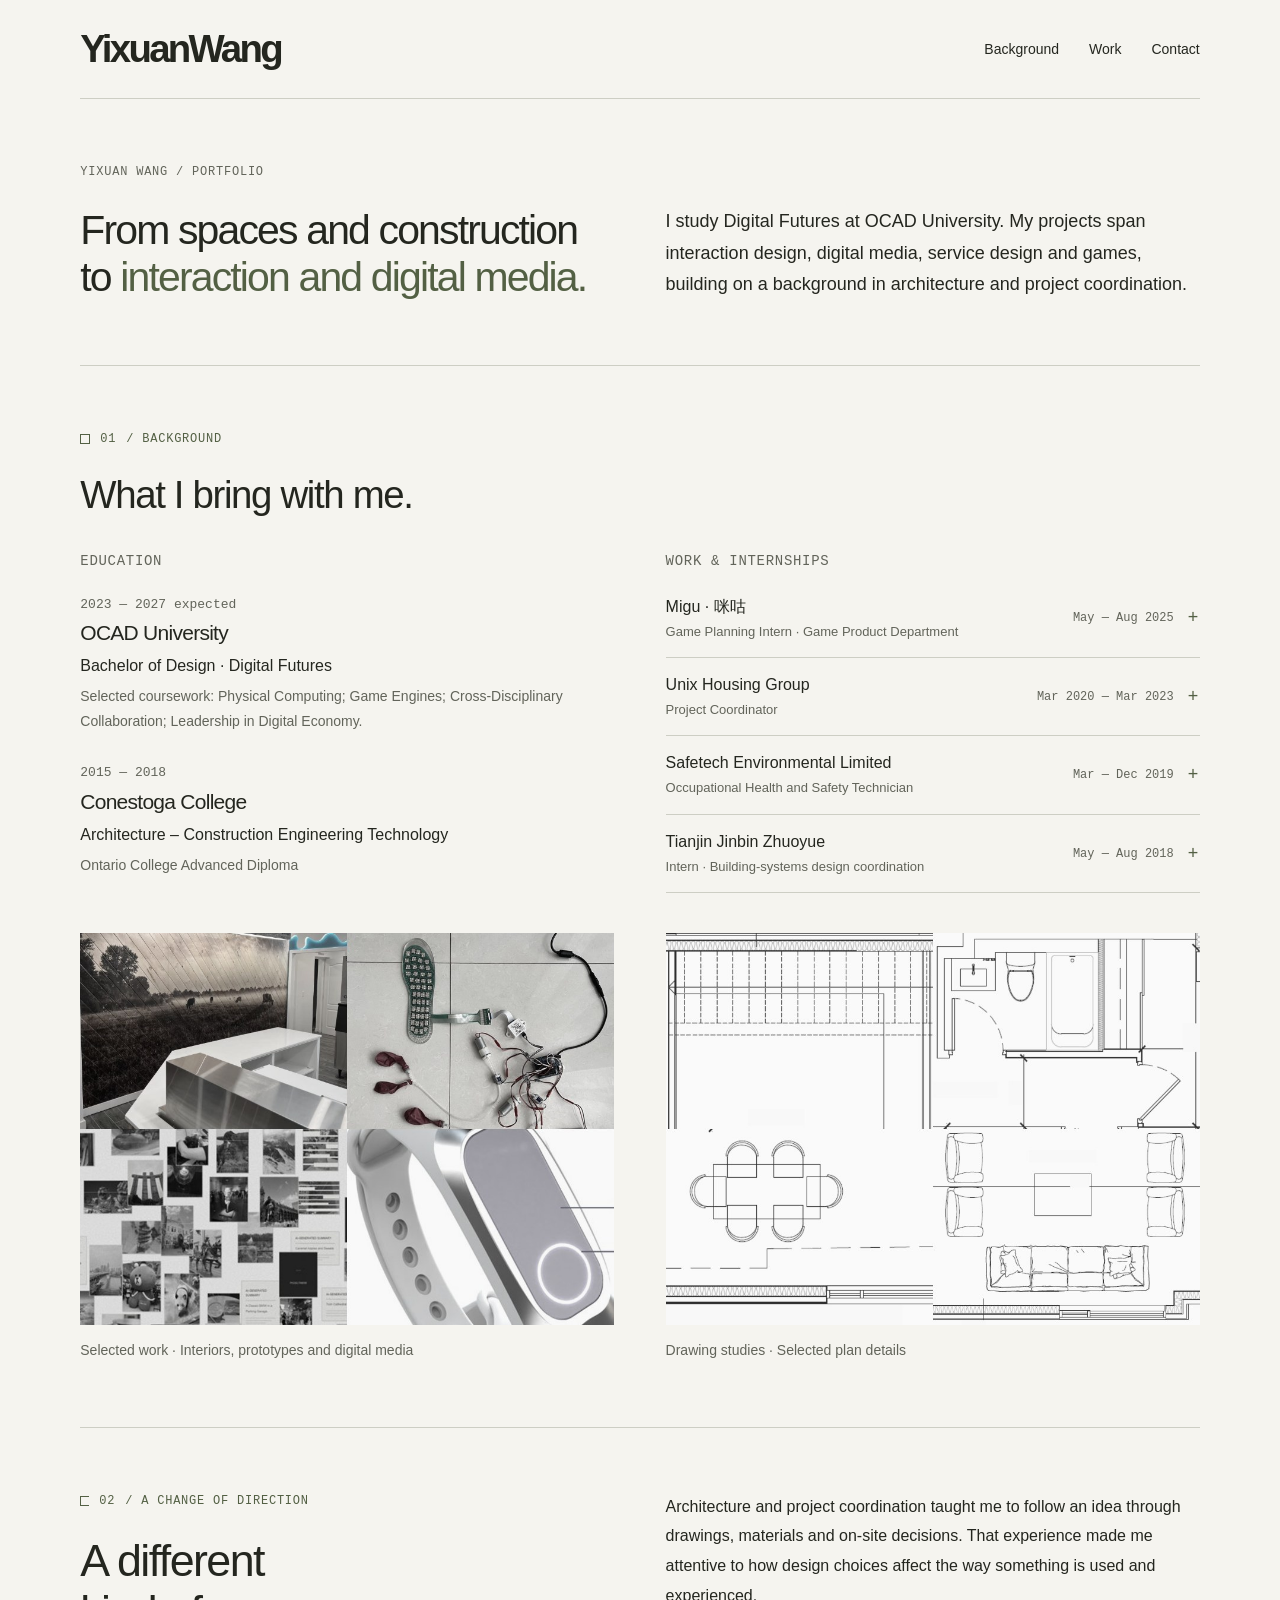
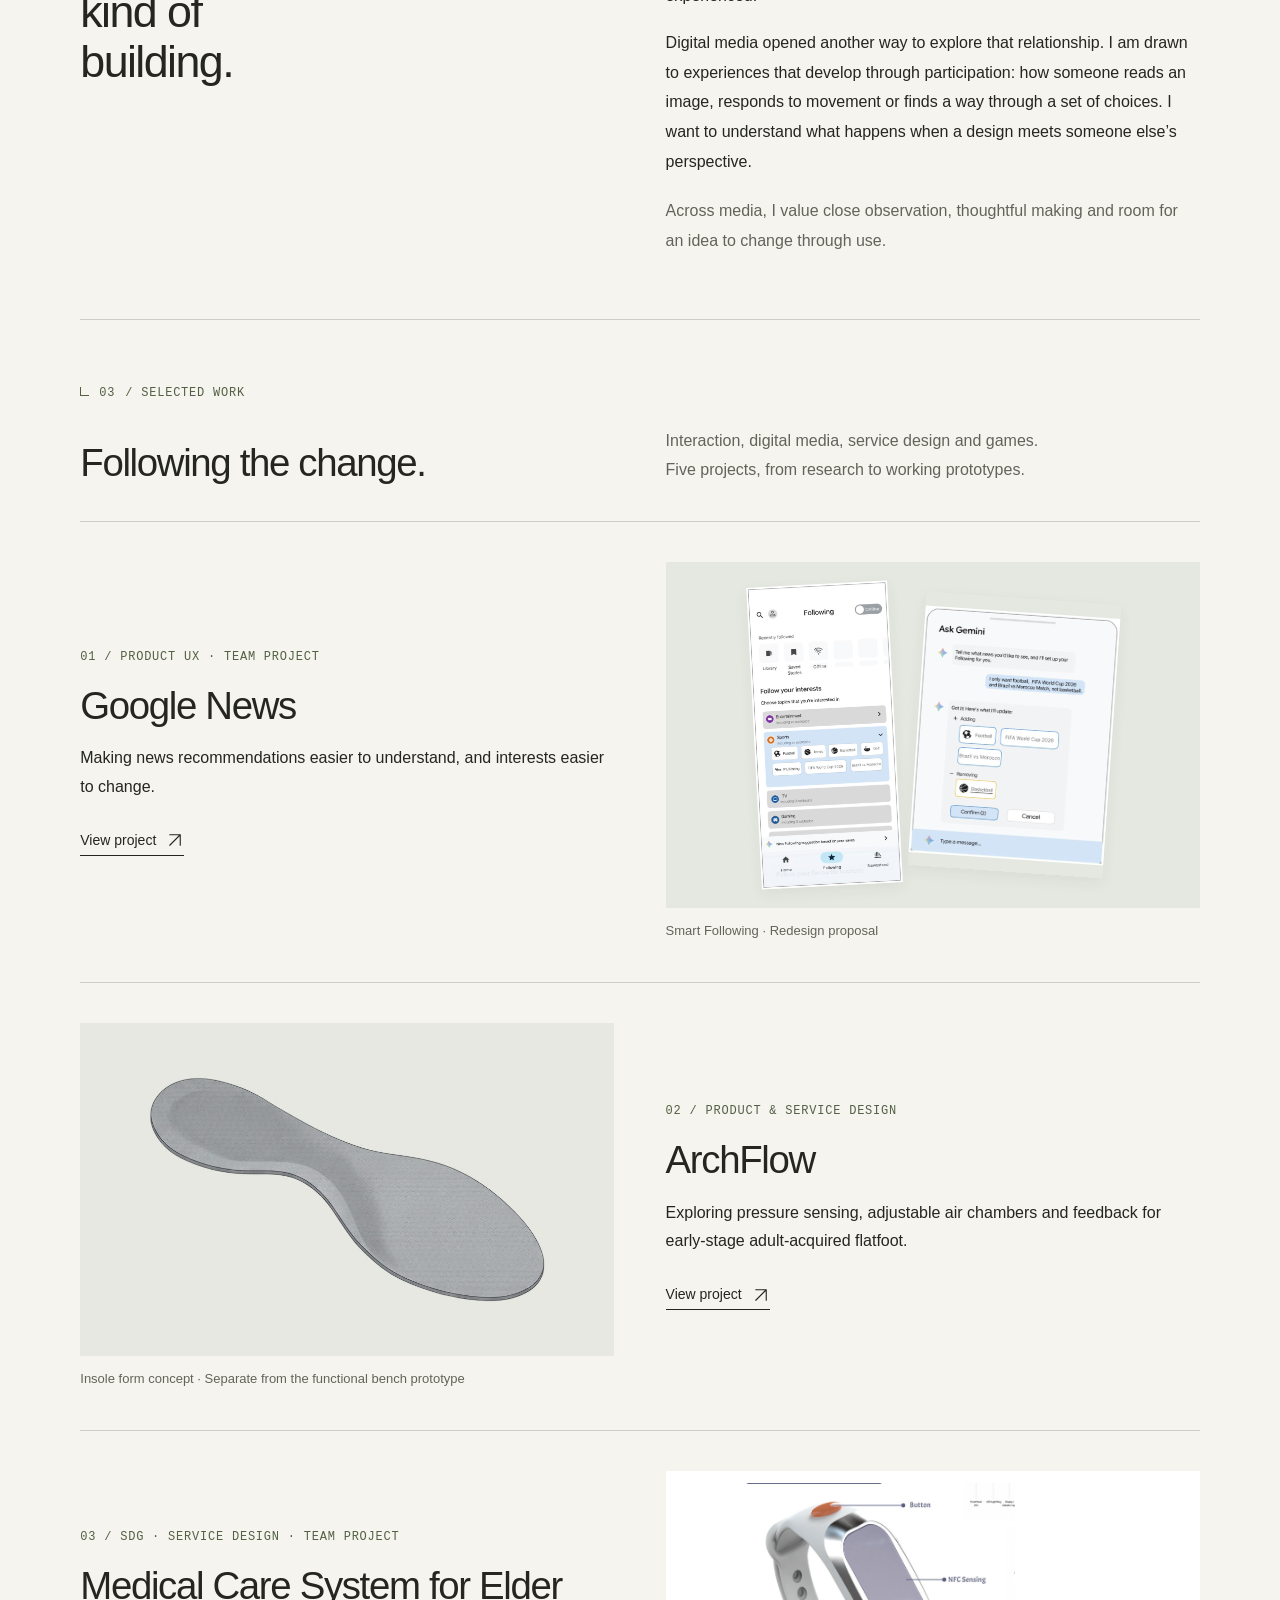
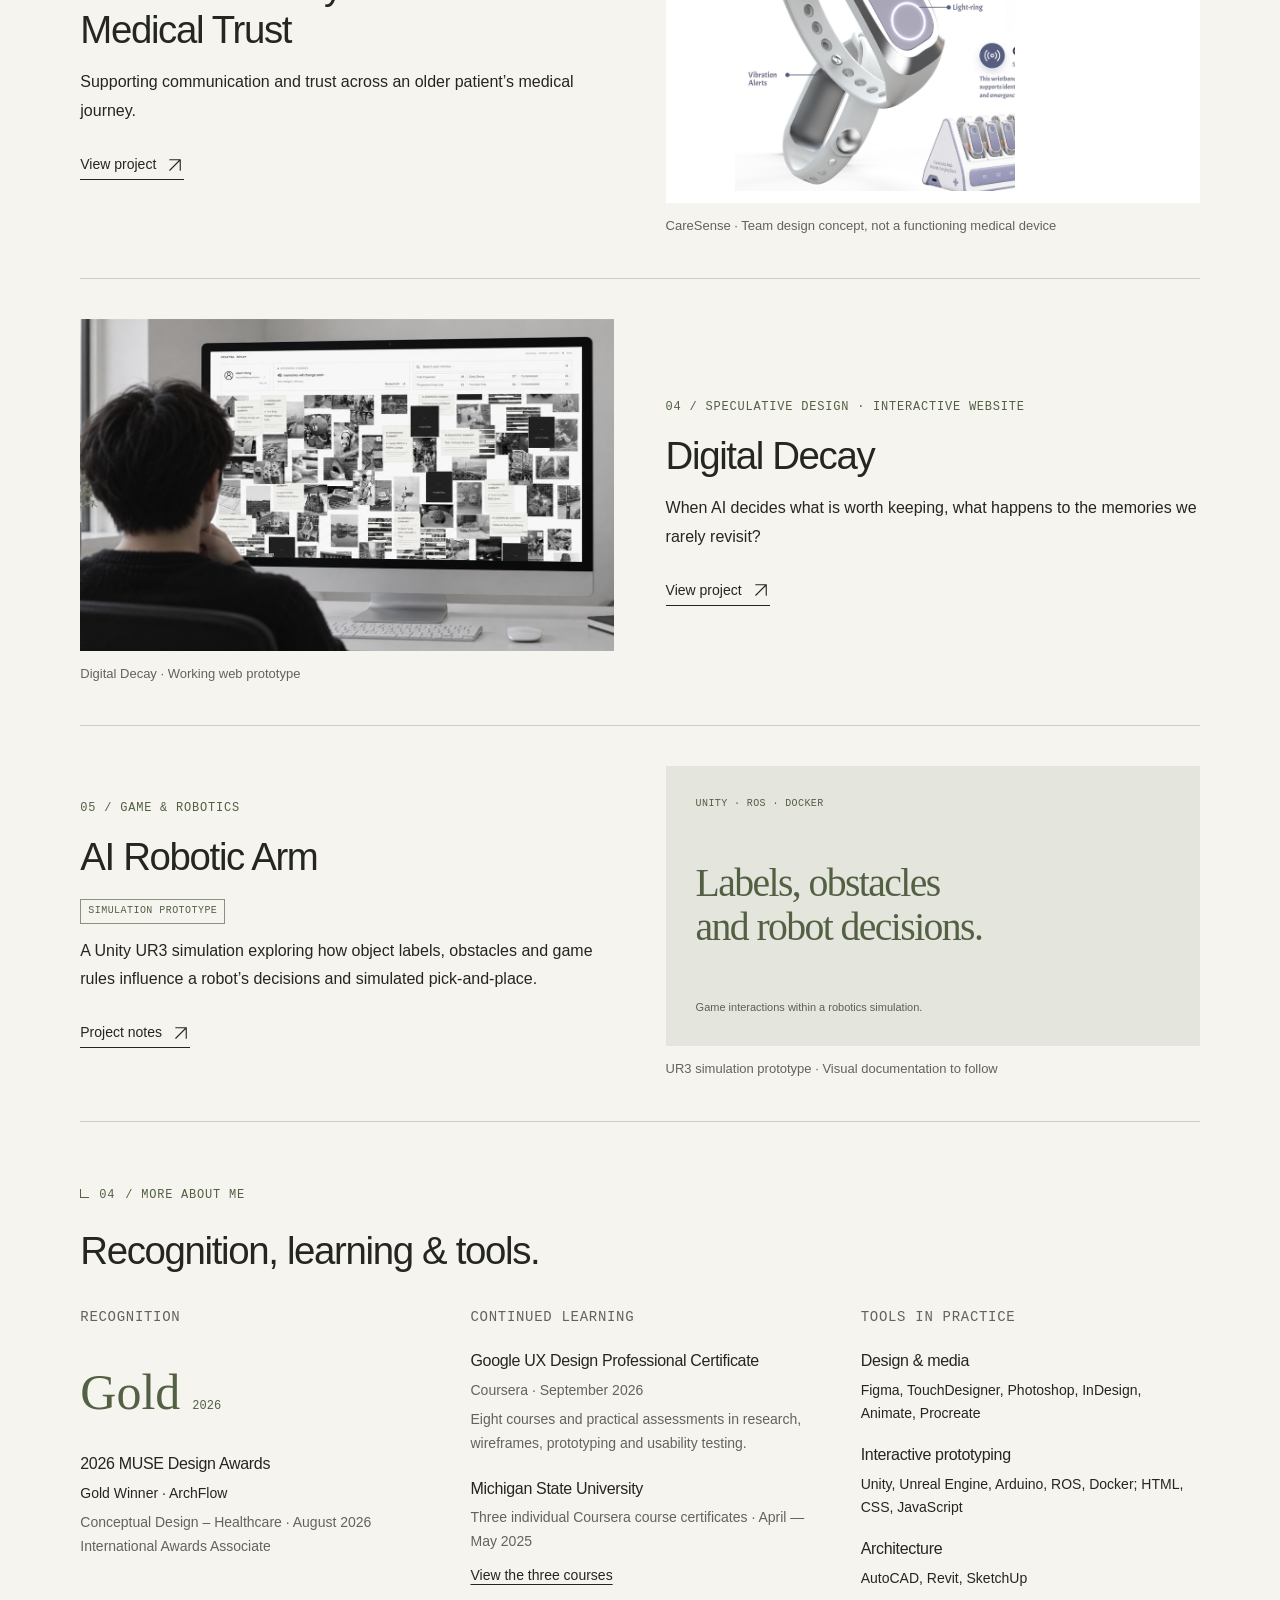
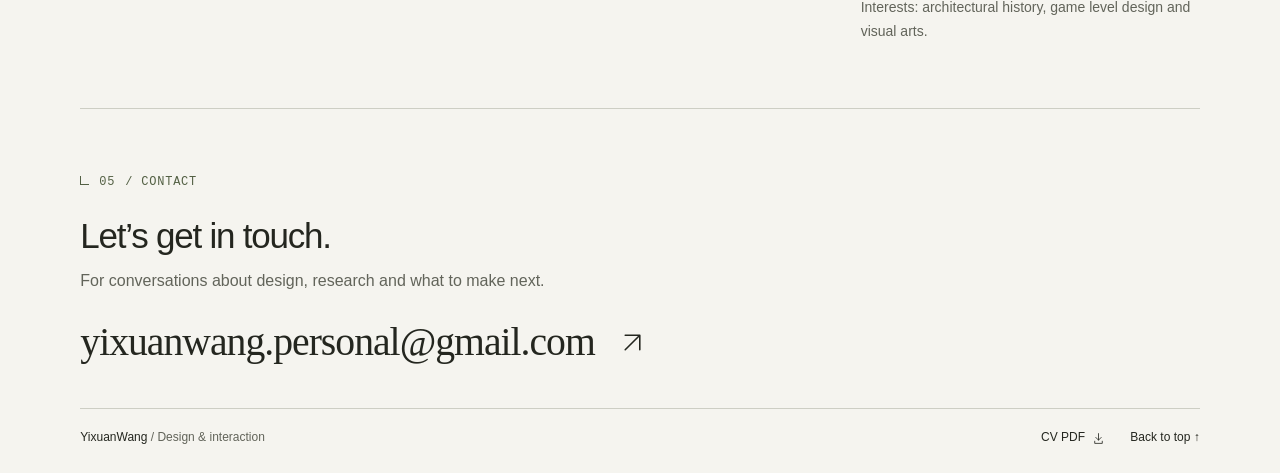
==== commit 12168911: "Remove padding from both homepage collages" ====
--- a/site/index.html
+++ b/site/index.html
@@ -110,11 +110,11 @@
 </div>
 <div class="work-documentation">
 <figure>
-<img src="assets/background/selected-work-grid.jpg" width="900" height="660" alt="Four project samples: an interior fit-out, the ArchFlow prototype, the Digital Decay archive, and the CareSense wristband concept." loading="lazy" decoding="async">
+<img src="assets/background/selected-work-collage.jpg" width="900" height="660" alt="Four project samples: an interior fit-out, the ArchFlow prototype, the Digital Decay archive, and the CareSense wristband concept." loading="lazy" decoding="async">
 <figcaption>Selected work · Interiors, prototypes and digital media</figcaption>
 </figure>
 <figure>
-<img src="assets/background/drawing-studies-grid.jpg" width="900" height="660" alt="Four aligned architectural drawing excerpts showing stairs, fixtures and furniture arrangements." loading="lazy" decoding="async">
+<img src="assets/background/drawing-studies-collage.jpg" width="900" height="660" alt="Four aligned architectural drawing excerpts showing stairs, fixtures and furniture arrangements." loading="lazy" decoding="async">
 <figcaption>Drawing studies · Selected plan details</figcaption>
 </figure>
 </div>
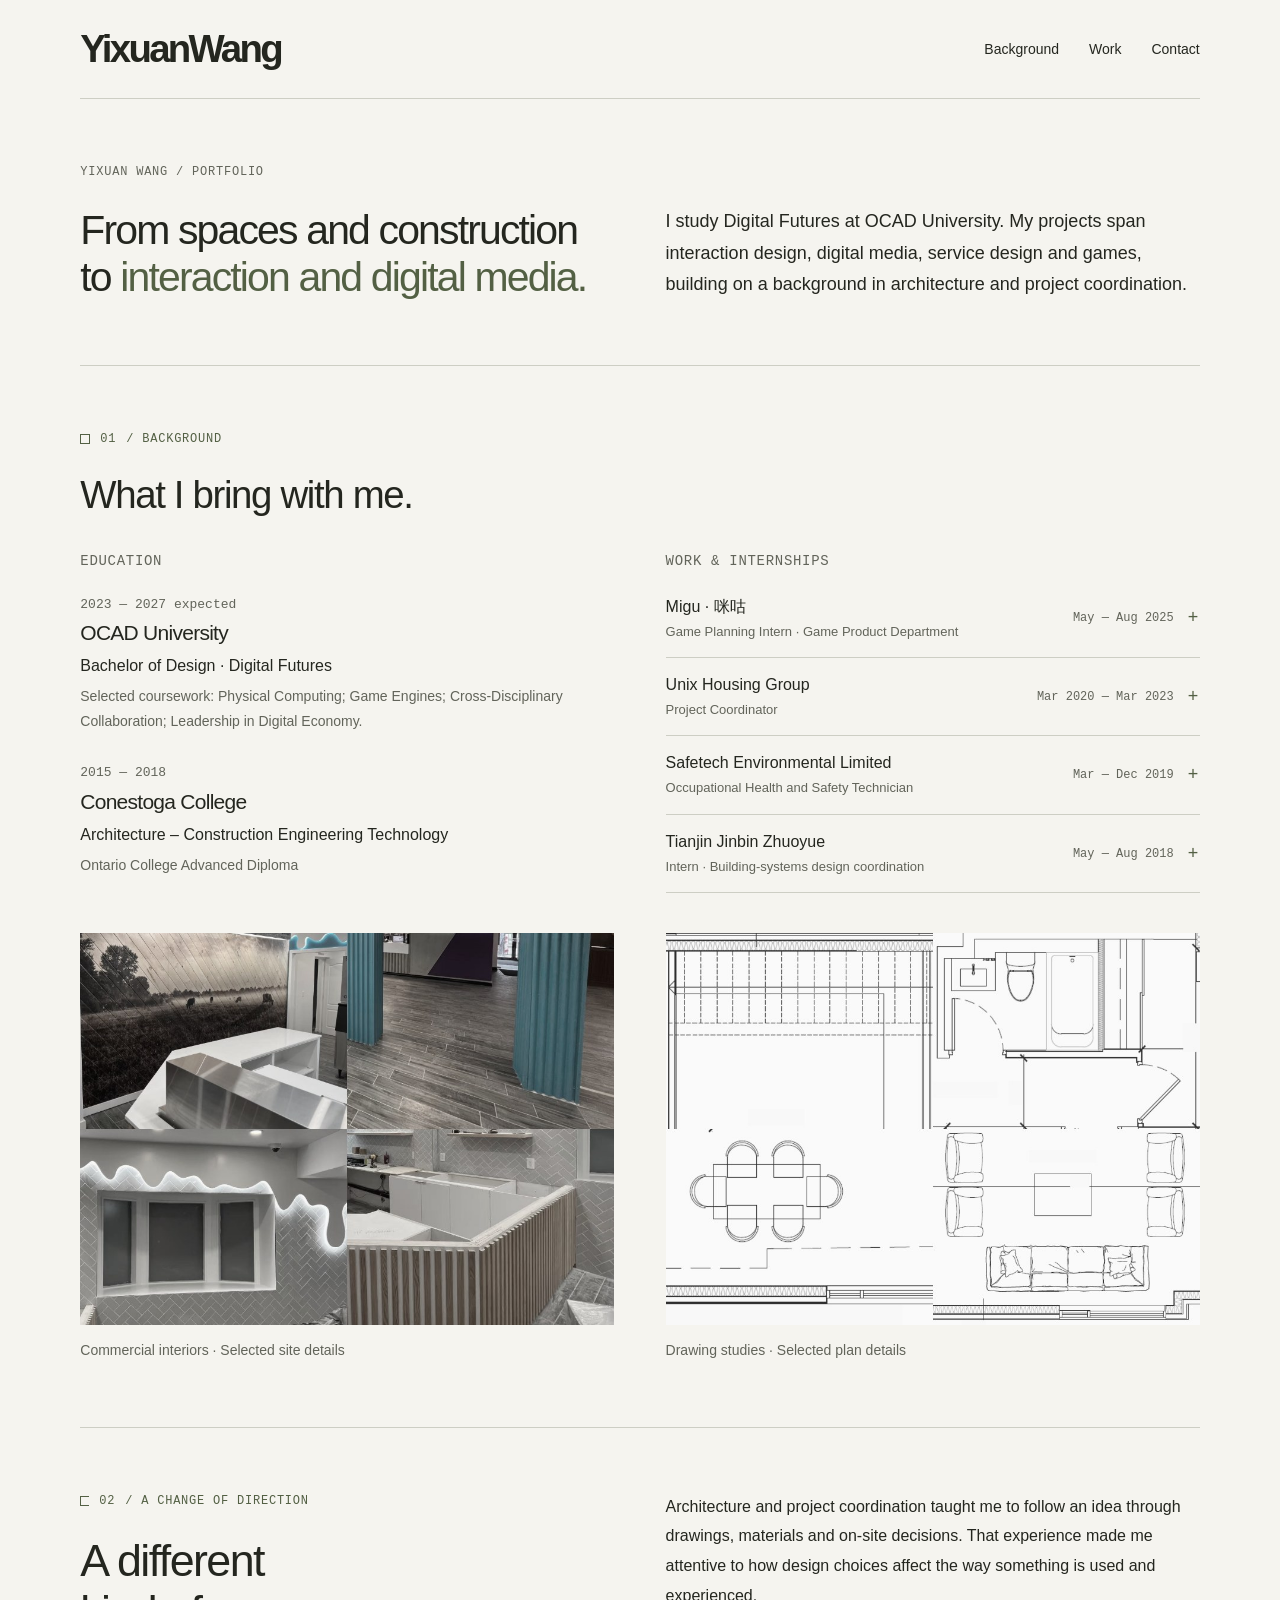
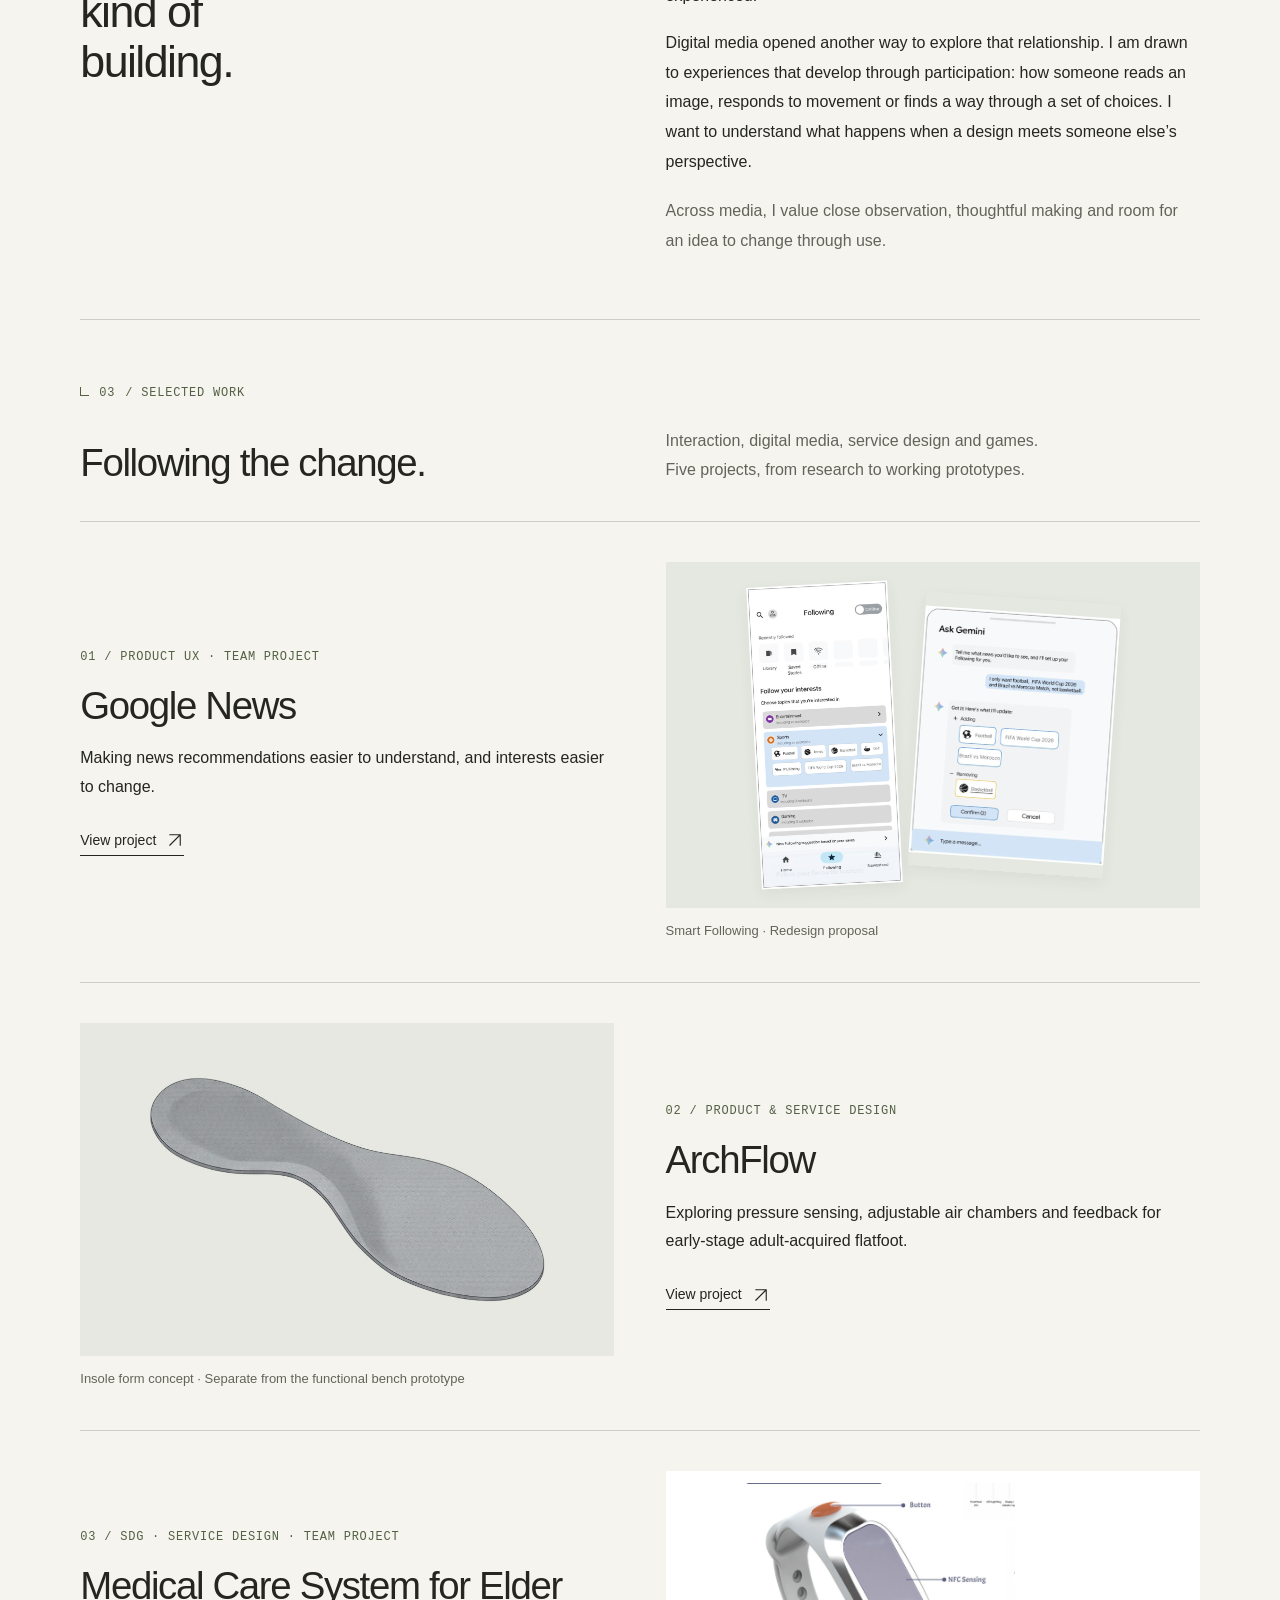
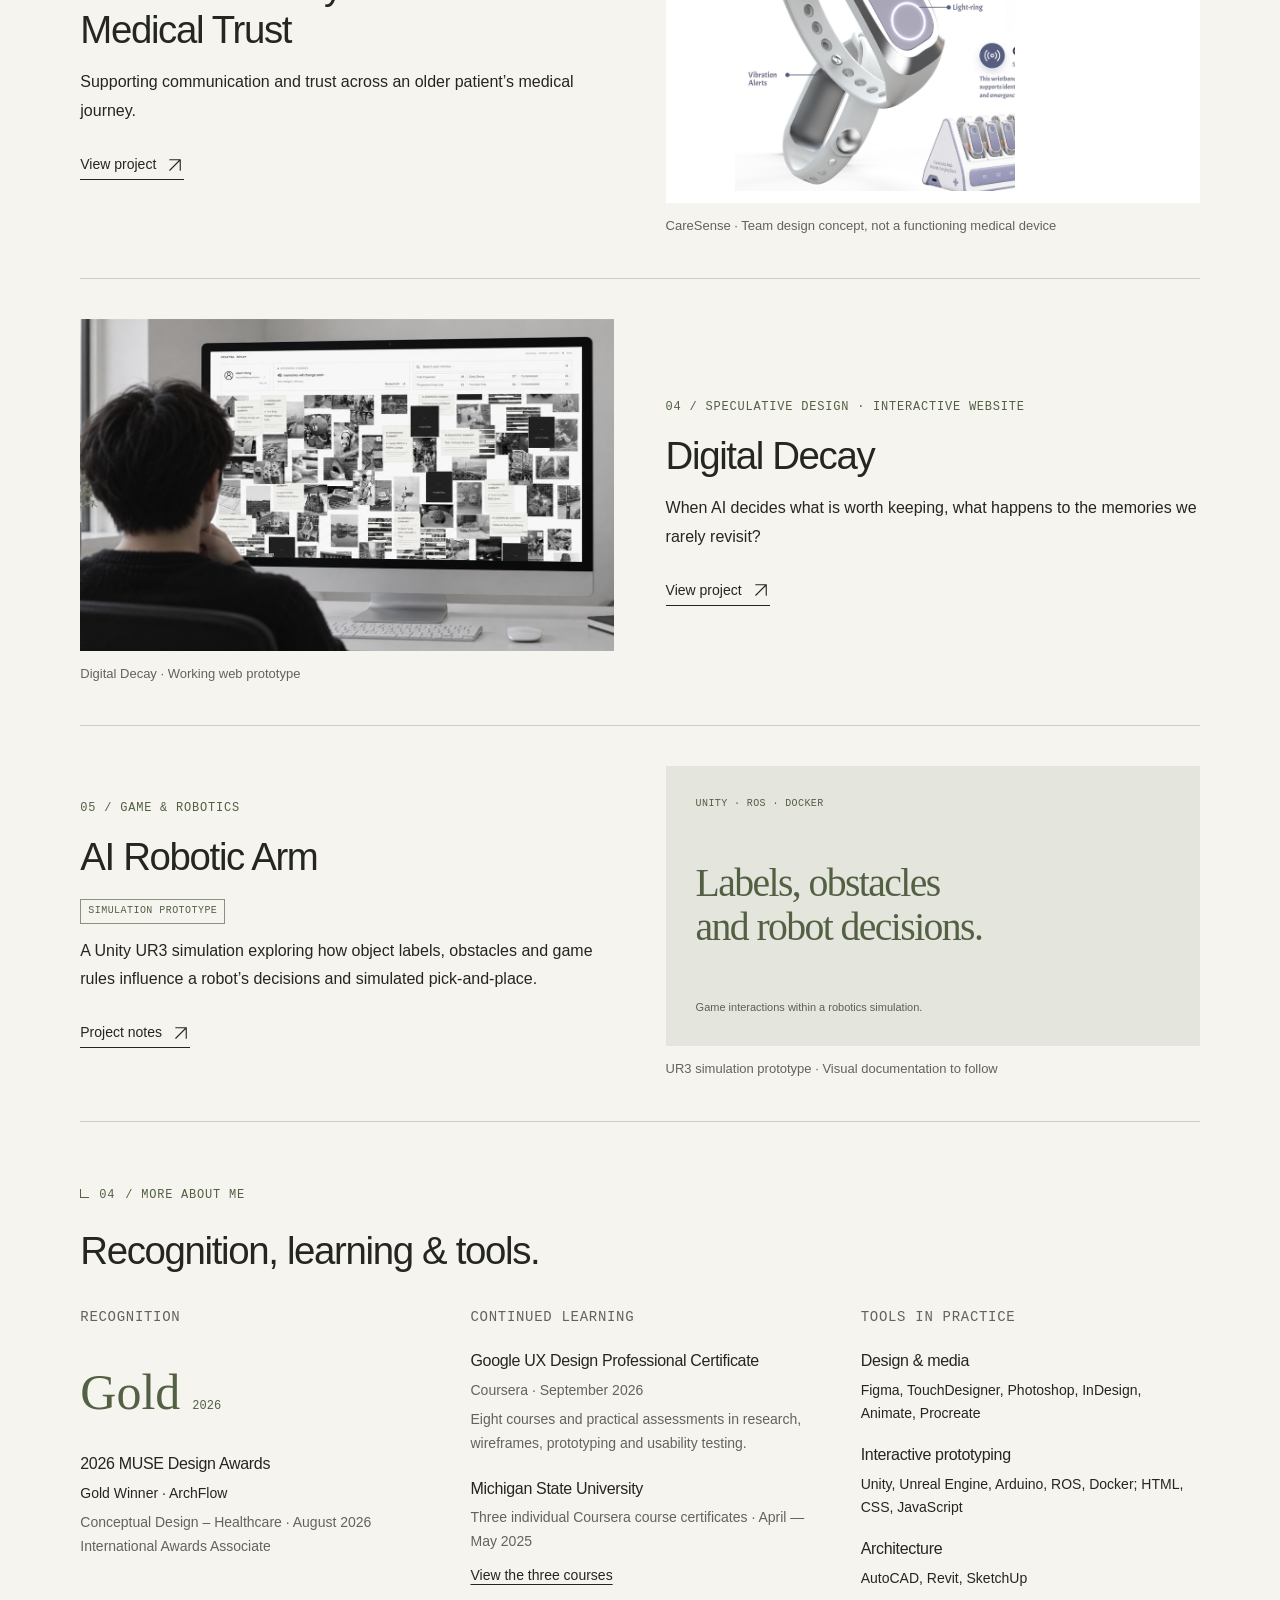
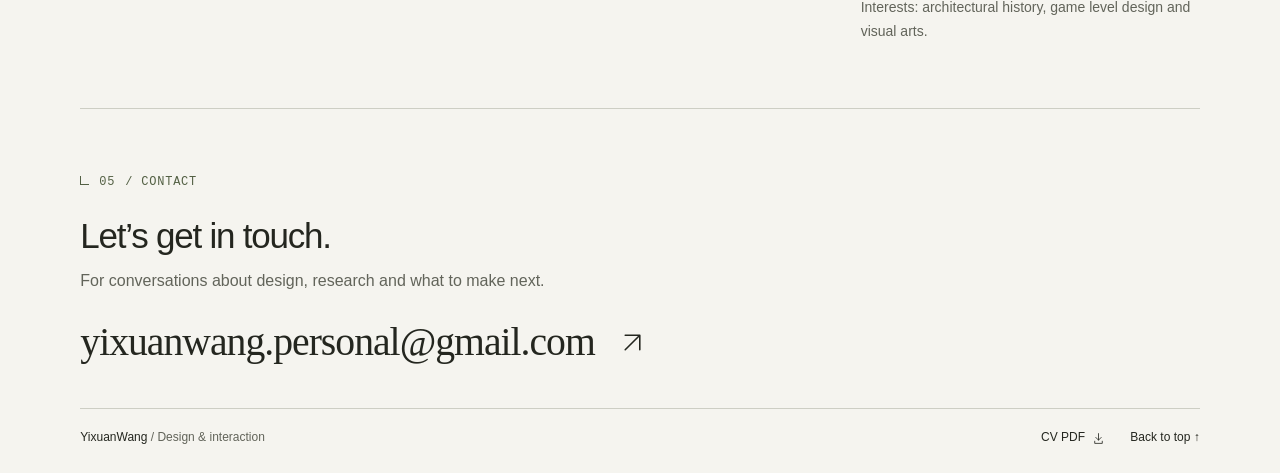
==== commit a47126fe: "Use only CV folder materials in homepage collages" ====
--- a/site/index.html
+++ b/site/index.html
@@ -110,8 +110,8 @@
 </div>
 <div class="work-documentation">
 <figure>
-<img src="assets/background/selected-work-collage.jpg" width="900" height="660" alt="Four project samples: an interior fit-out, the ArchFlow prototype, the Digital Decay archive, and the CareSense wristband concept." loading="lazy" decoding="async">
-<figcaption>Selected work · Interiors, prototypes and digital media</figcaption>
+<img src="assets/background/cv-interior-collage.jpg" width="900" height="660" alt="Four commercial interior details showing a counter, a circulation area, wall lighting and cabinetry during installation." loading="lazy" decoding="async">
+<figcaption>Commercial interiors · Selected site details</figcaption>
 </figure>
 <figure>
 <img src="assets/background/drawing-studies-collage.jpg" width="900" height="660" alt="Four aligned architectural drawing excerpts showing stairs, fixtures and furniture arrangements." loading="lazy" decoding="async">
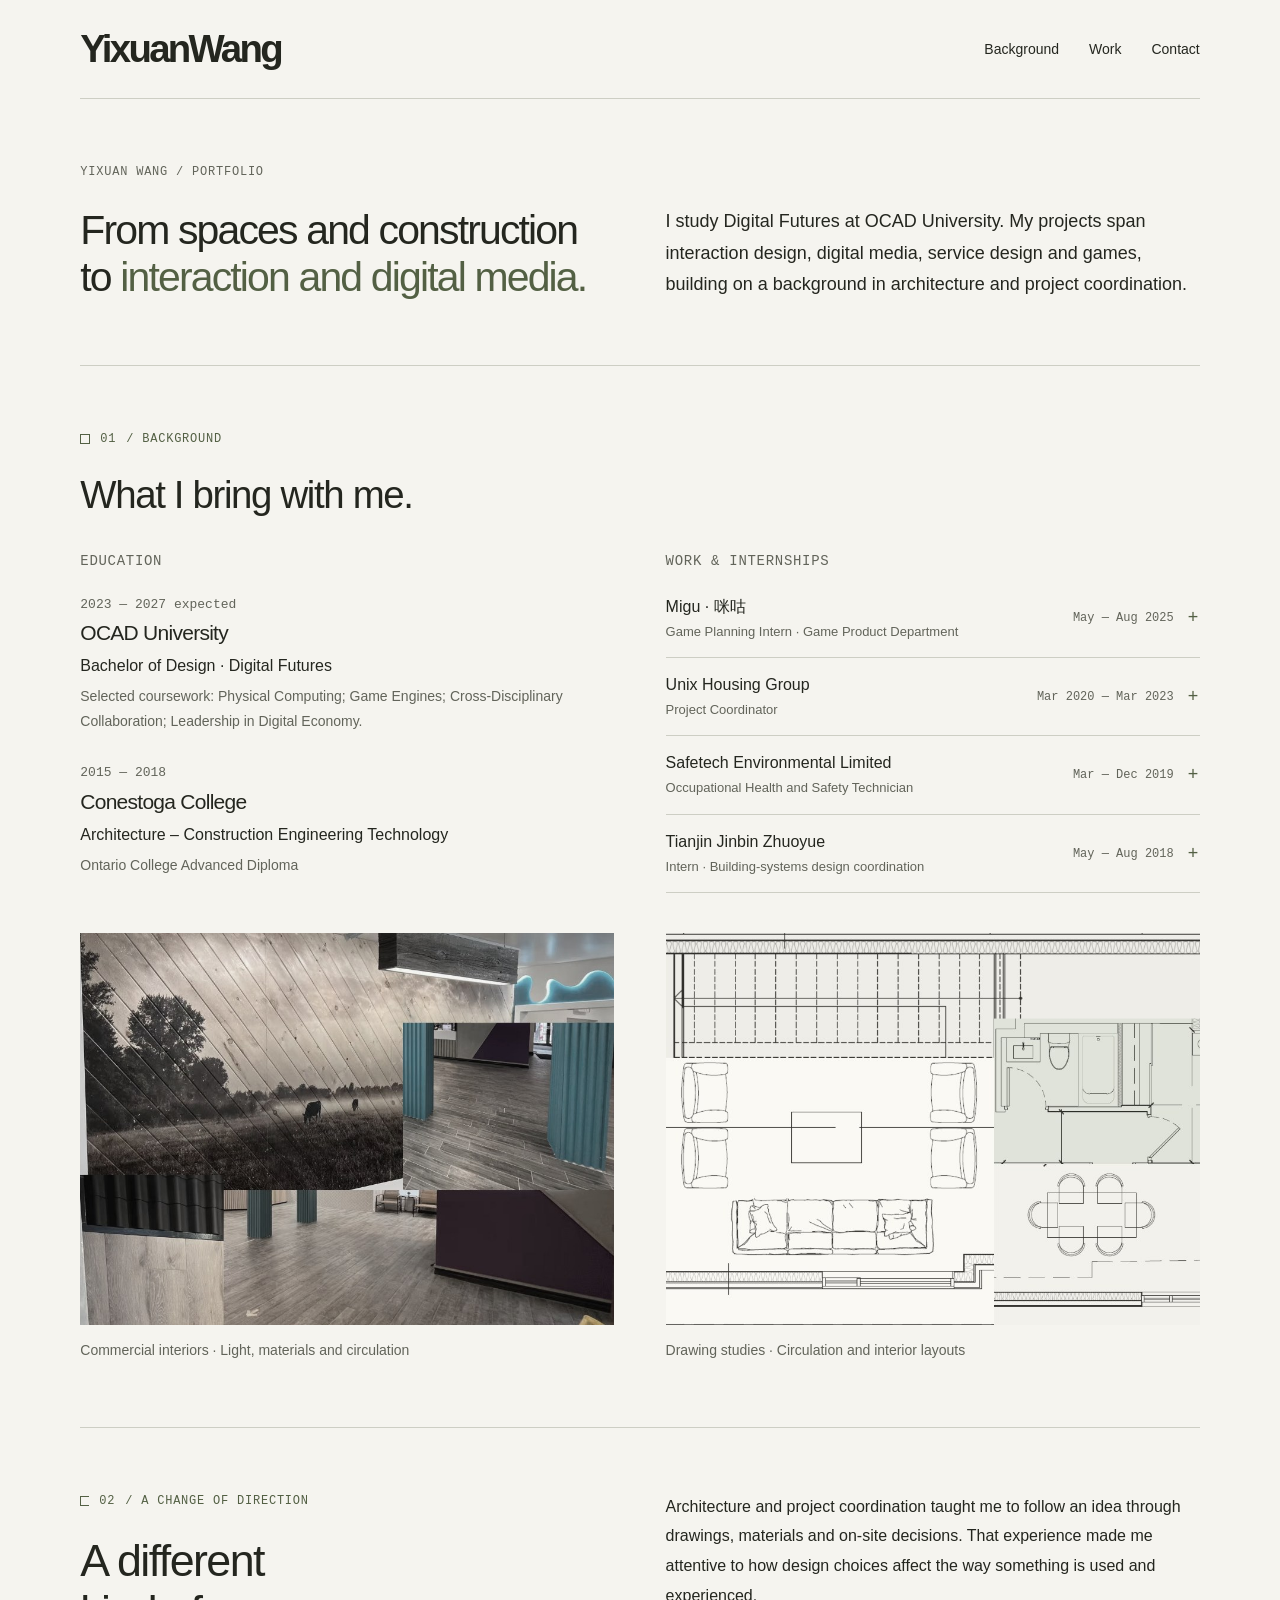
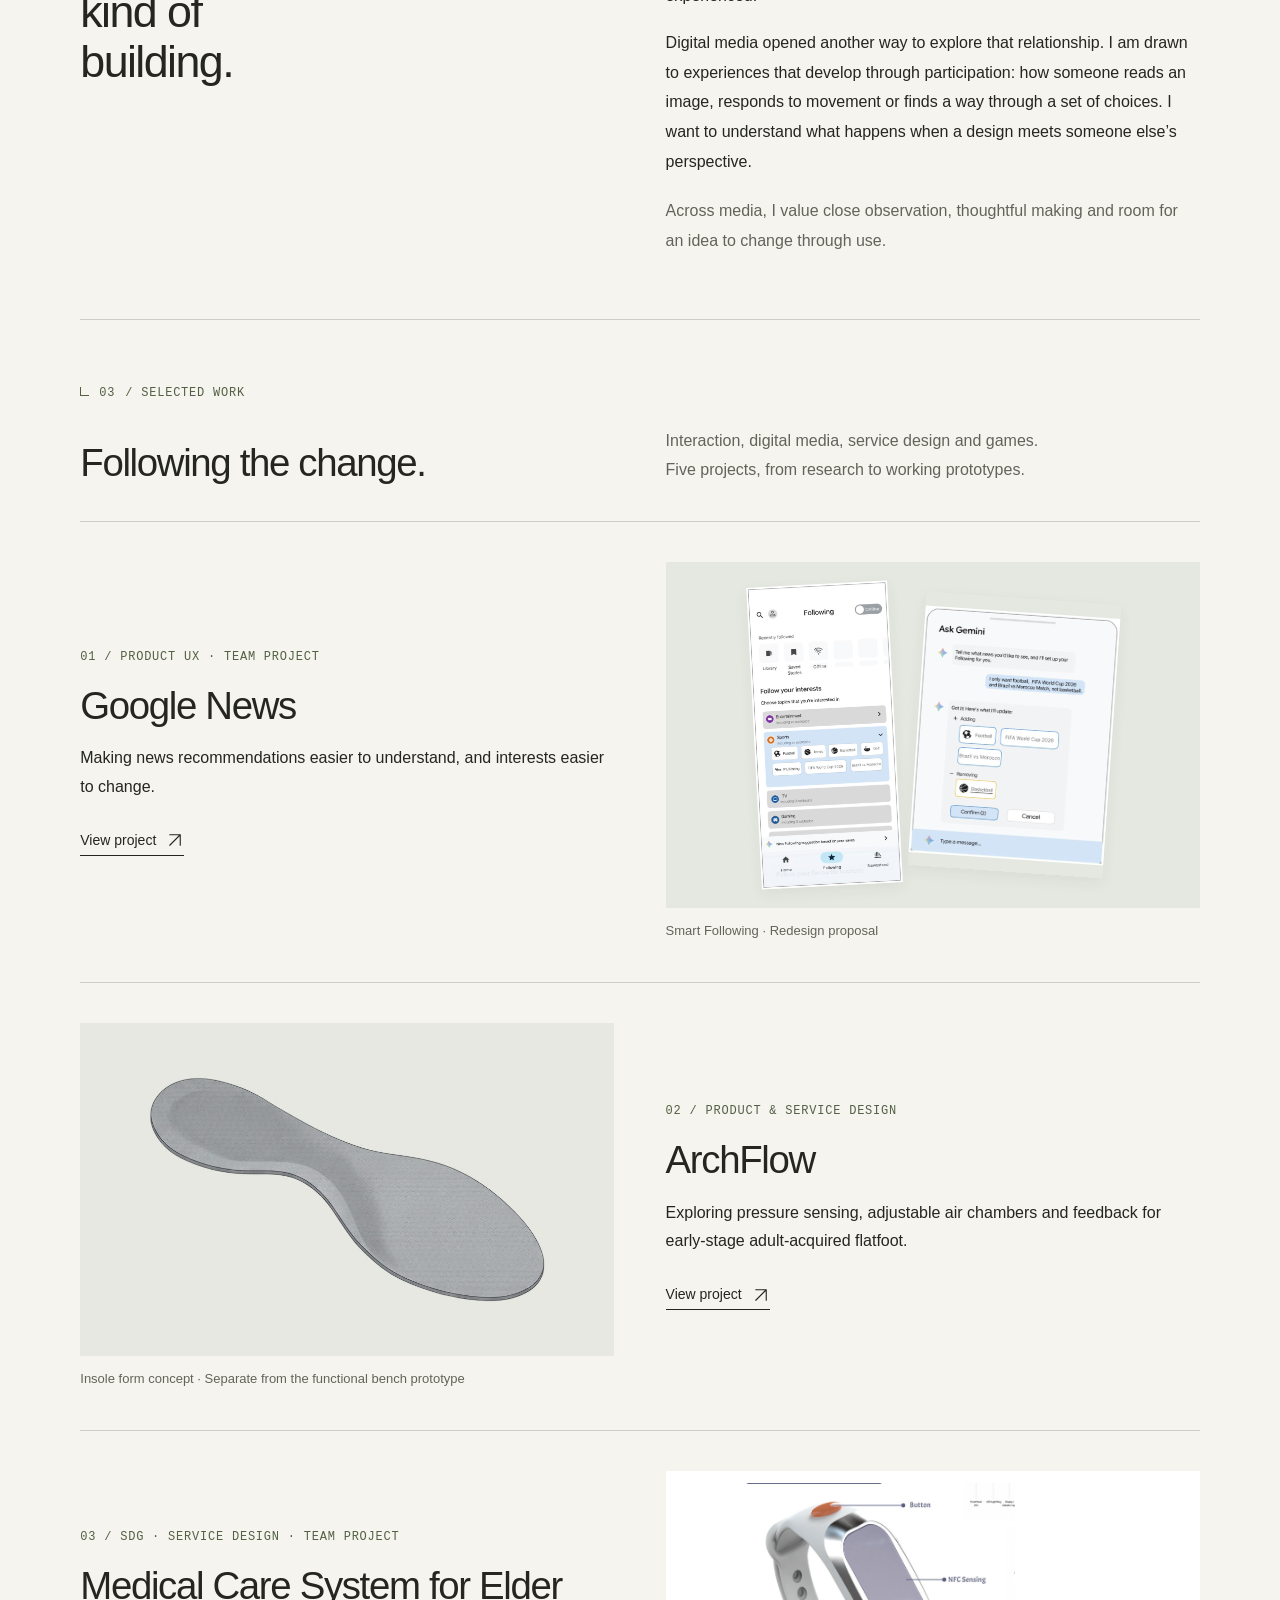
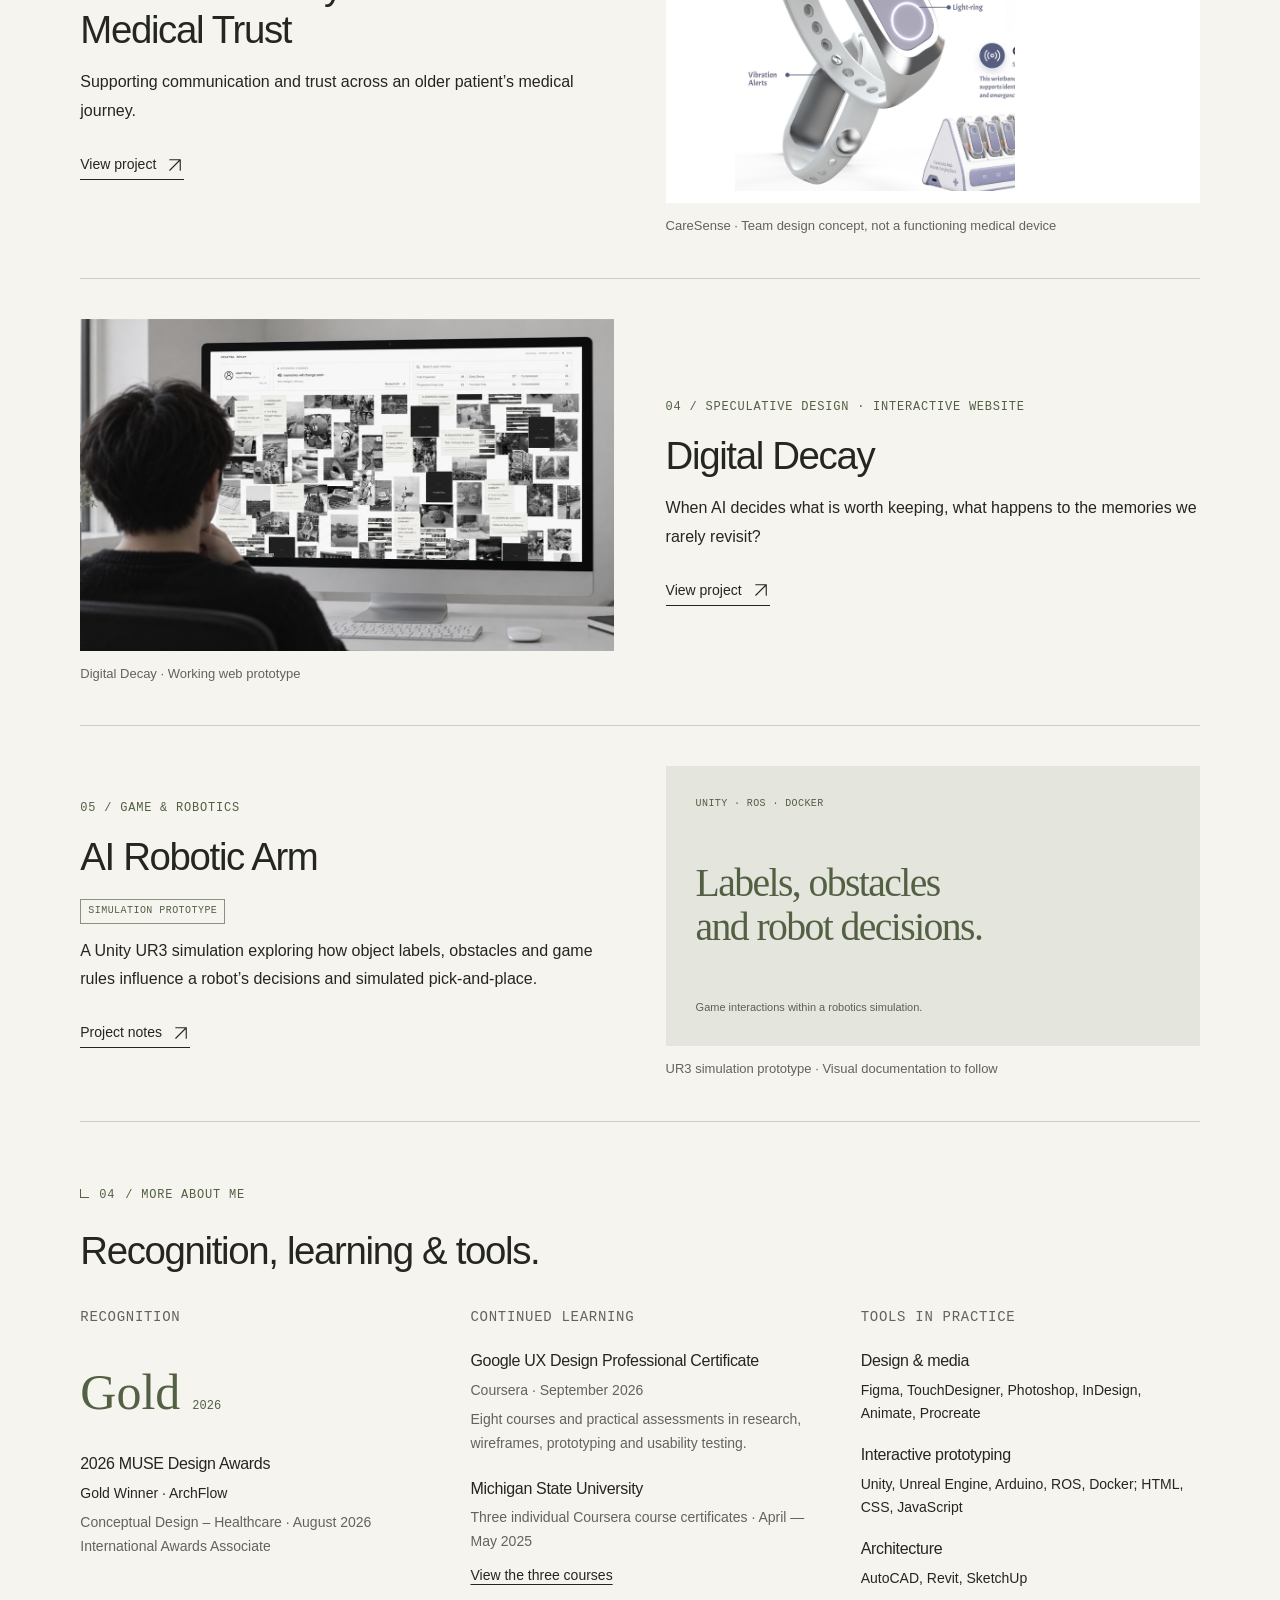
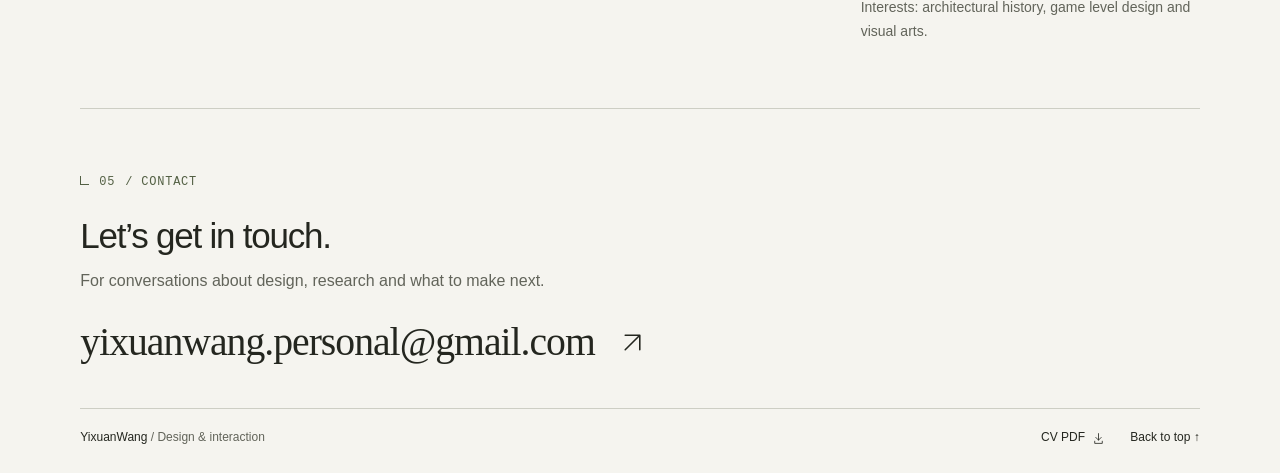
==== commit 0c1a957f: "Compose layered interior and architectural plan studies" ====
--- a/site/index.html
+++ b/site/index.html
@@ -110,12 +110,12 @@
 </div>
 <div class="work-documentation">
 <figure>
-<img src="assets/background/cv-interior-collage.jpg" width="900" height="660" alt="Four commercial interior details showing a counter, a circulation area, wall lighting and cabinetry during installation." loading="lazy" decoding="async">
-<figcaption>Commercial interiors · Selected site details</figcaption>
+<img src="assets/background/interior-study-montage.jpg" width="900" height="660" alt="Collage of a commercial interior, with a wood-panelled mural, teal columns, finished flooring and wall materials." loading="lazy" decoding="async">
+<figcaption>Commercial interiors · Light, materials and circulation</figcaption>
 </figure>
 <figure>
-<img src="assets/background/drawing-studies-collage.jpg" width="900" height="660" alt="Four aligned architectural drawing excerpts showing stairs, fixtures and furniture arrangements." loading="lazy" decoding="async">
-<figcaption>Drawing studies · Selected plan details</figcaption>
+<img src="assets/background/plan-study-montage.jpg" width="900" height="660" alt="Architectural plan fragments arranged in layers, with a stair drawing above living, dining and bathroom details." loading="lazy" decoding="async">
+<figcaption>Drawing studies · Circulation and interior layouts</figcaption>
 </figure>
 </div>
 </section>
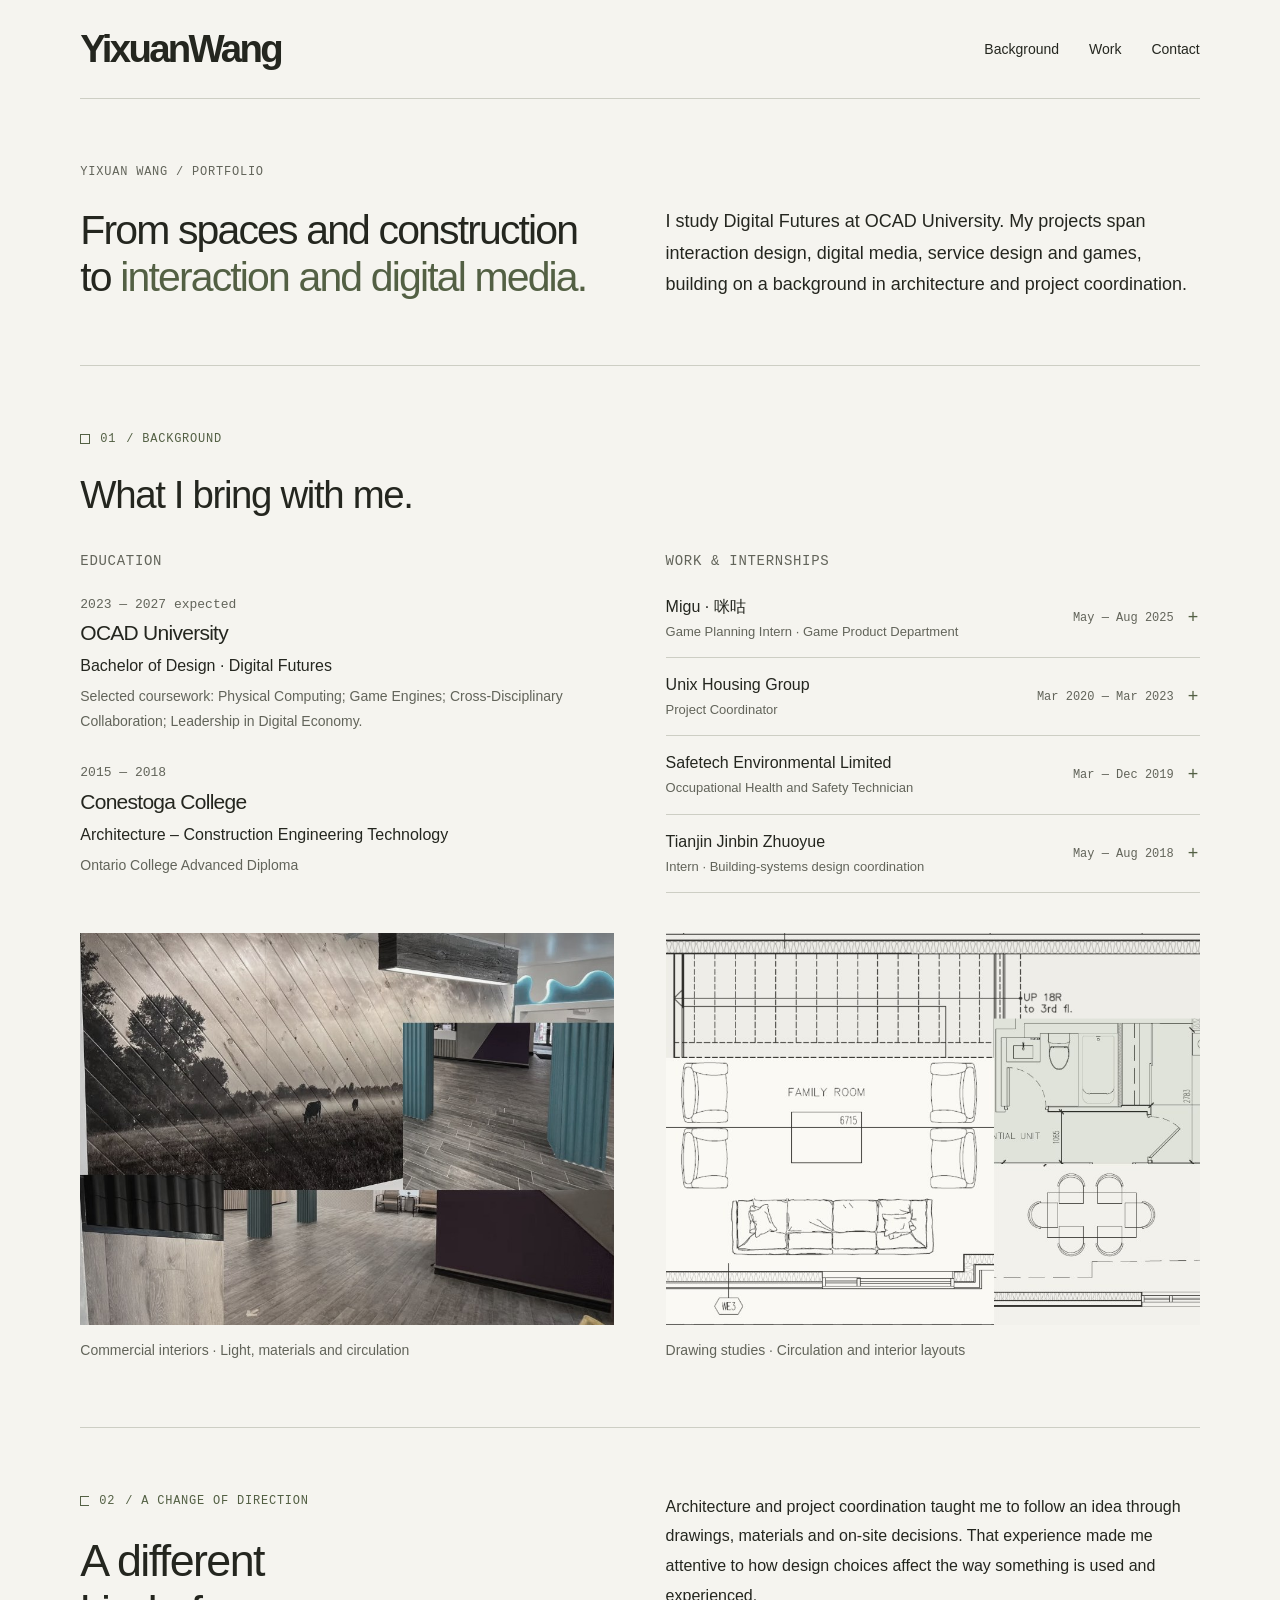
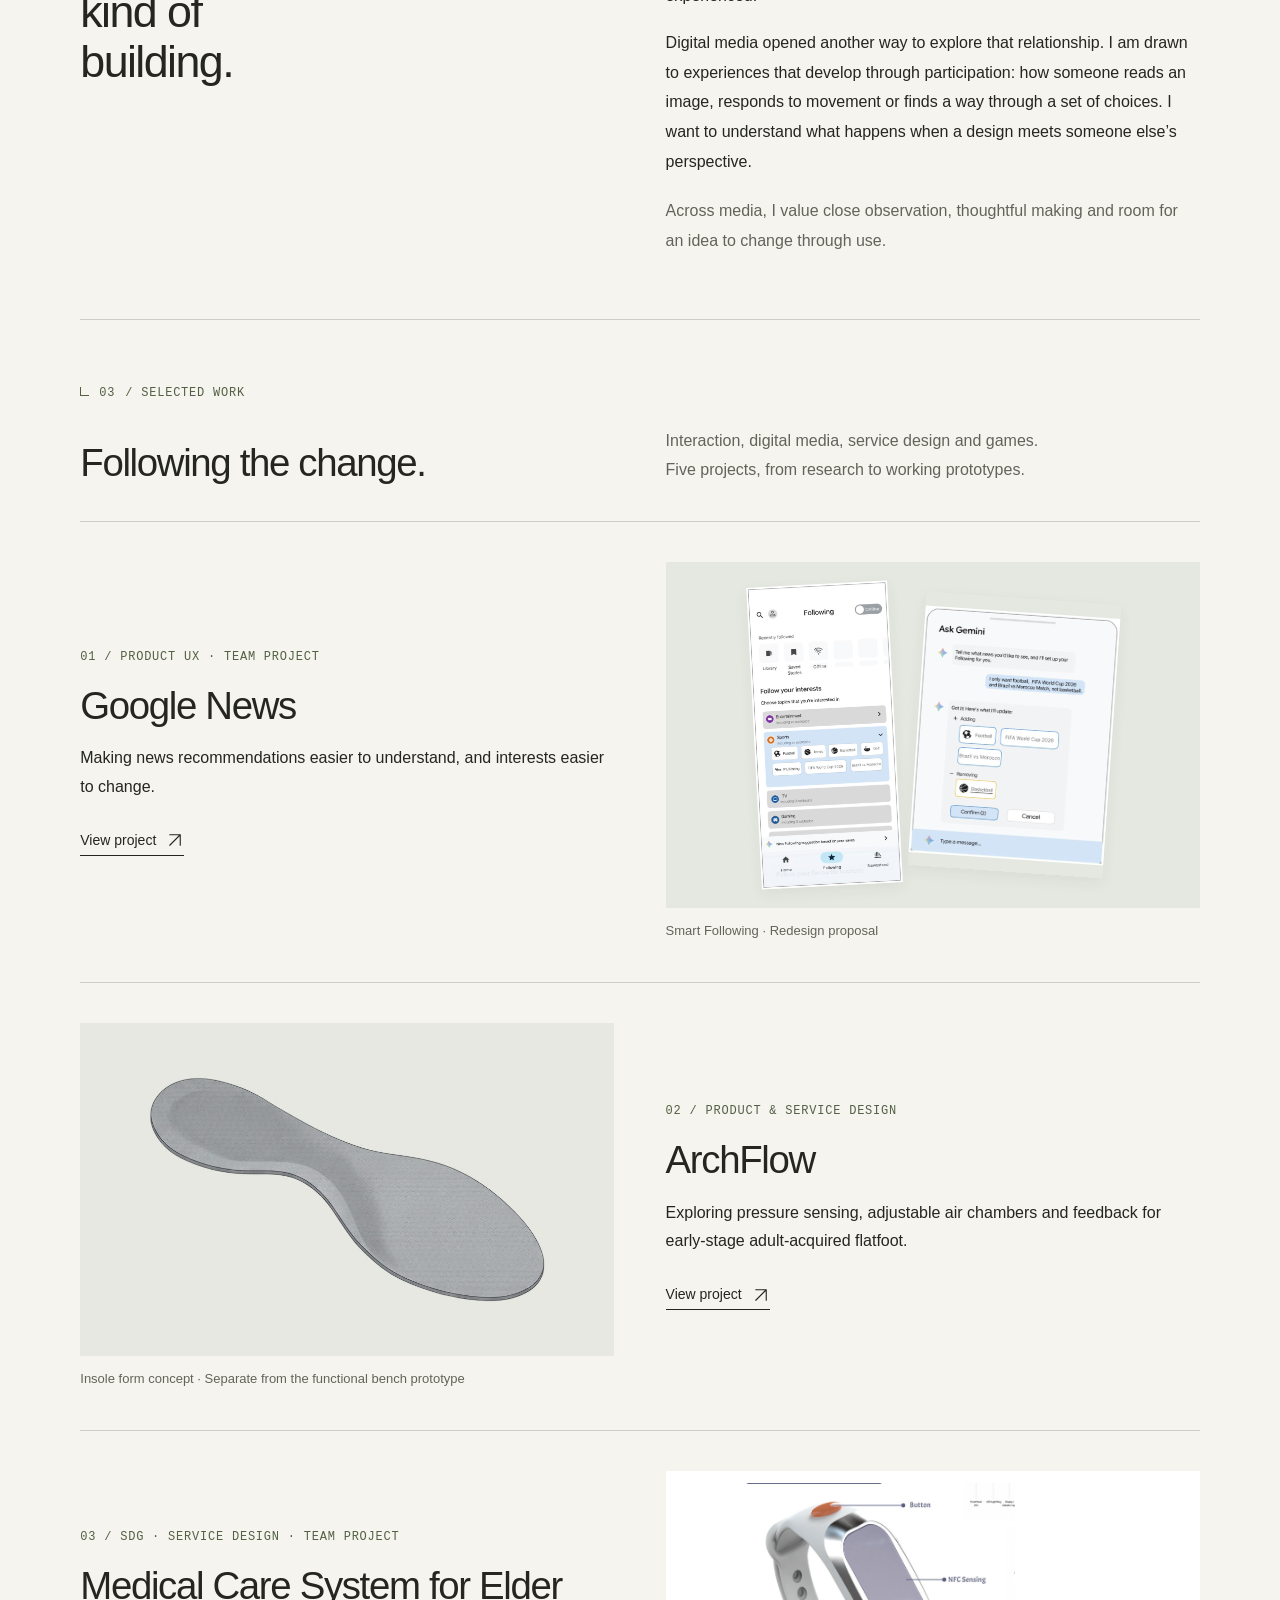
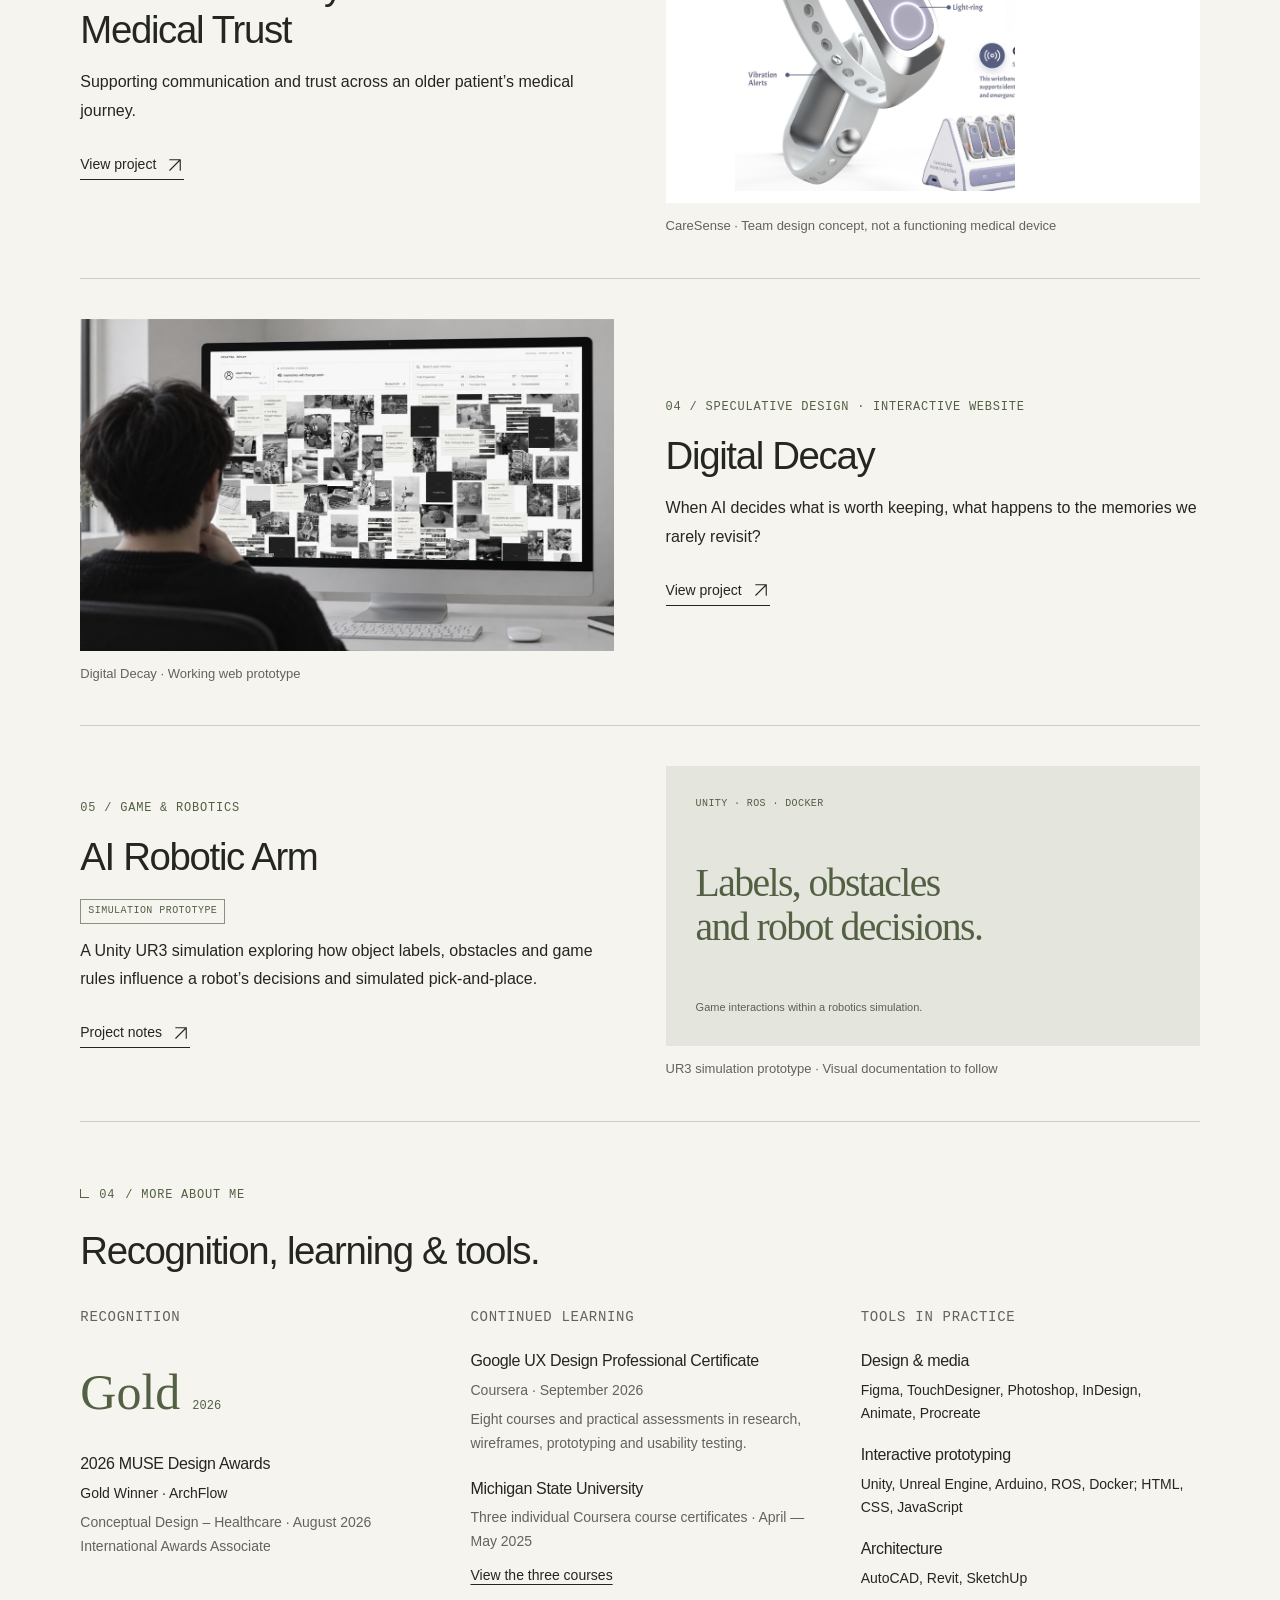
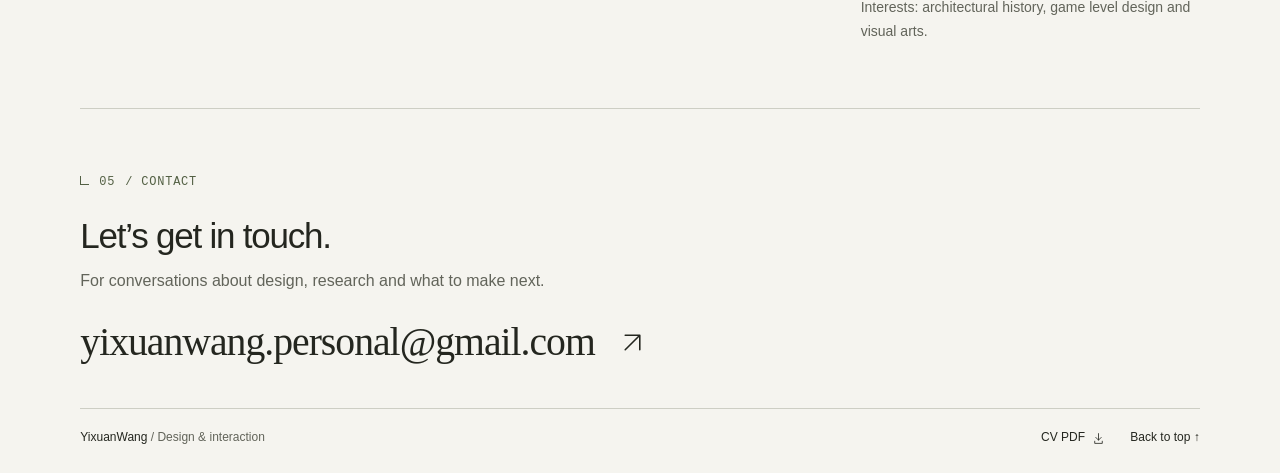
==== commit 568f439c: "Show original details in cropped plan montage" ====
--- a/site/index.html
+++ b/site/index.html
@@ -114,7 +114,7 @@
 <figcaption>Commercial interiors · Light, materials and circulation</figcaption>
 </figure>
 <figure>
-<img src="assets/background/plan-study-montage.jpg" width="900" height="660" alt="Architectural plan fragments arranged in layers, with a stair drawing above living, dining and bathroom details." loading="lazy" decoding="async">
+<img src="assets/background/plan-study-montage-v2.jpg" width="900" height="660" alt="Architectural plan fragments arranged in layers, with a stair drawing above living, dining and bathroom details." loading="lazy" decoding="async">
 <figcaption>Drawing studies · Circulation and interior layouts</figcaption>
 </figure>
 </div>
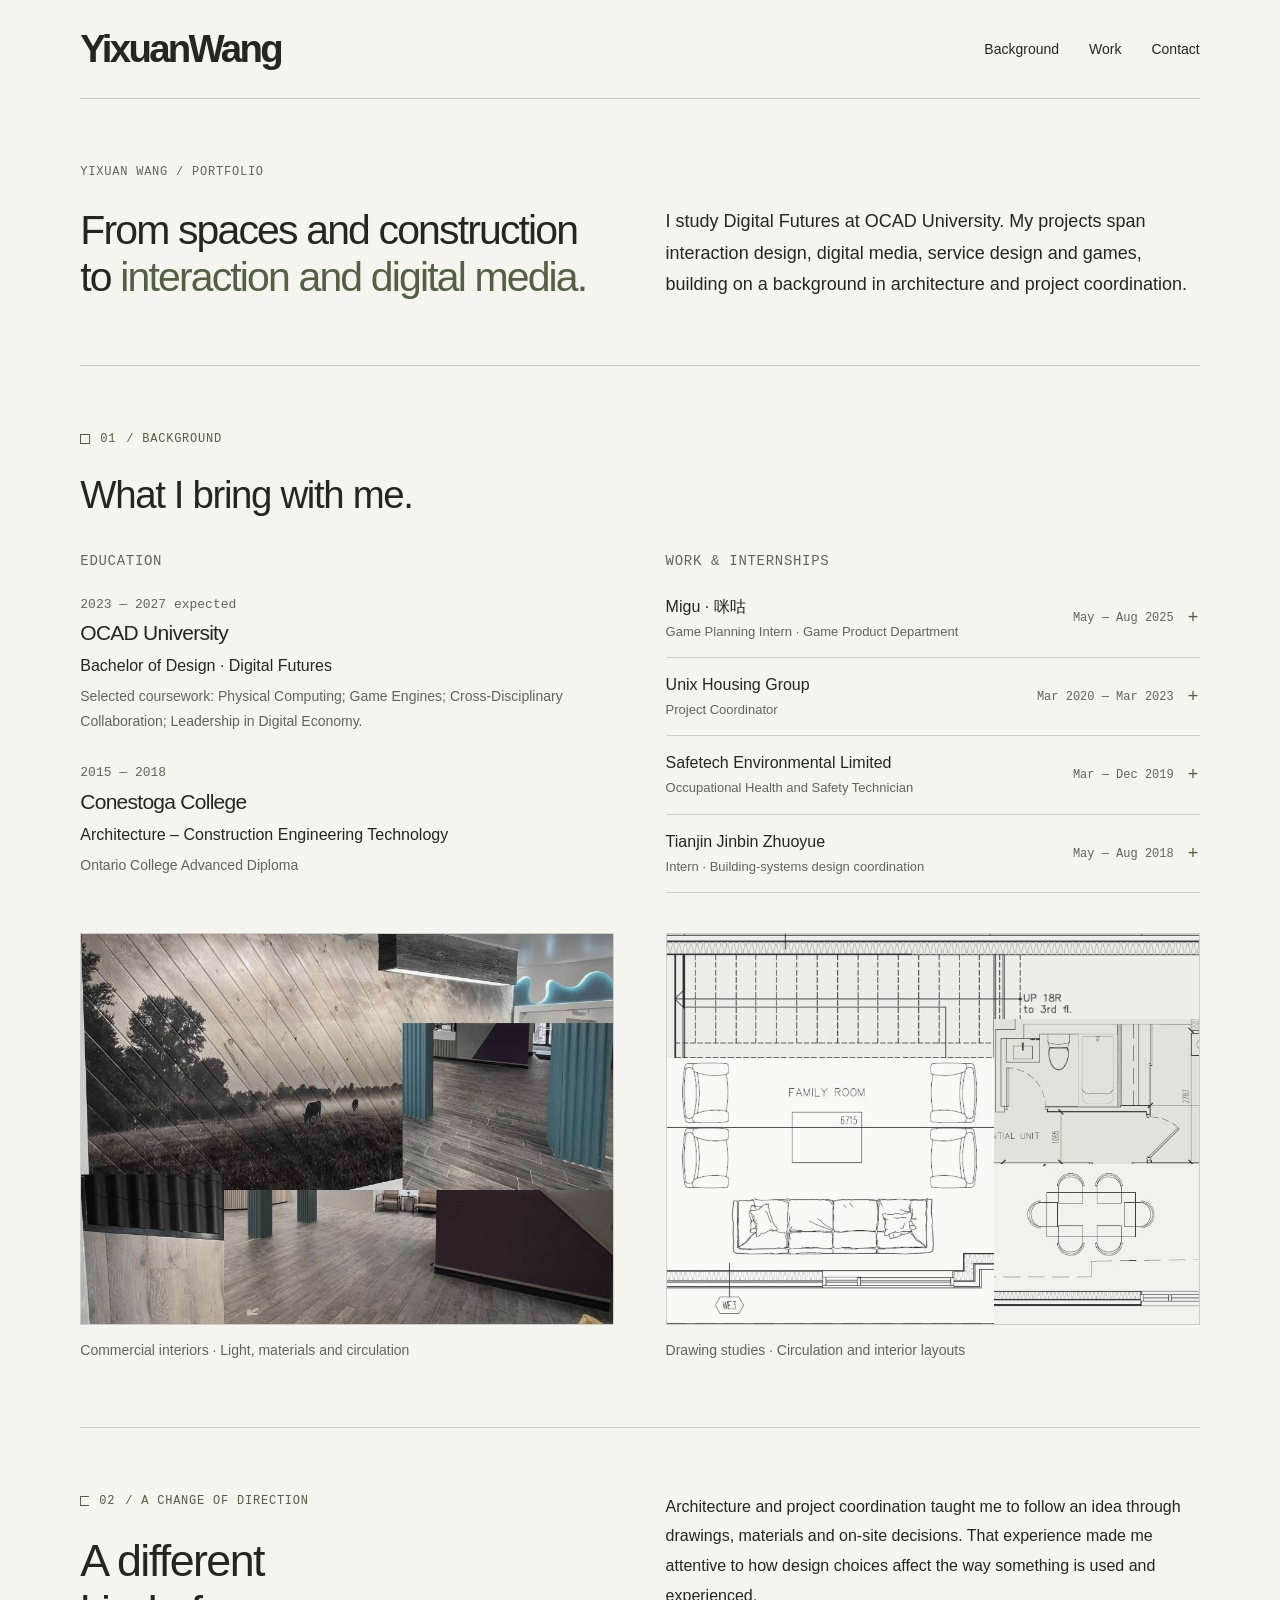
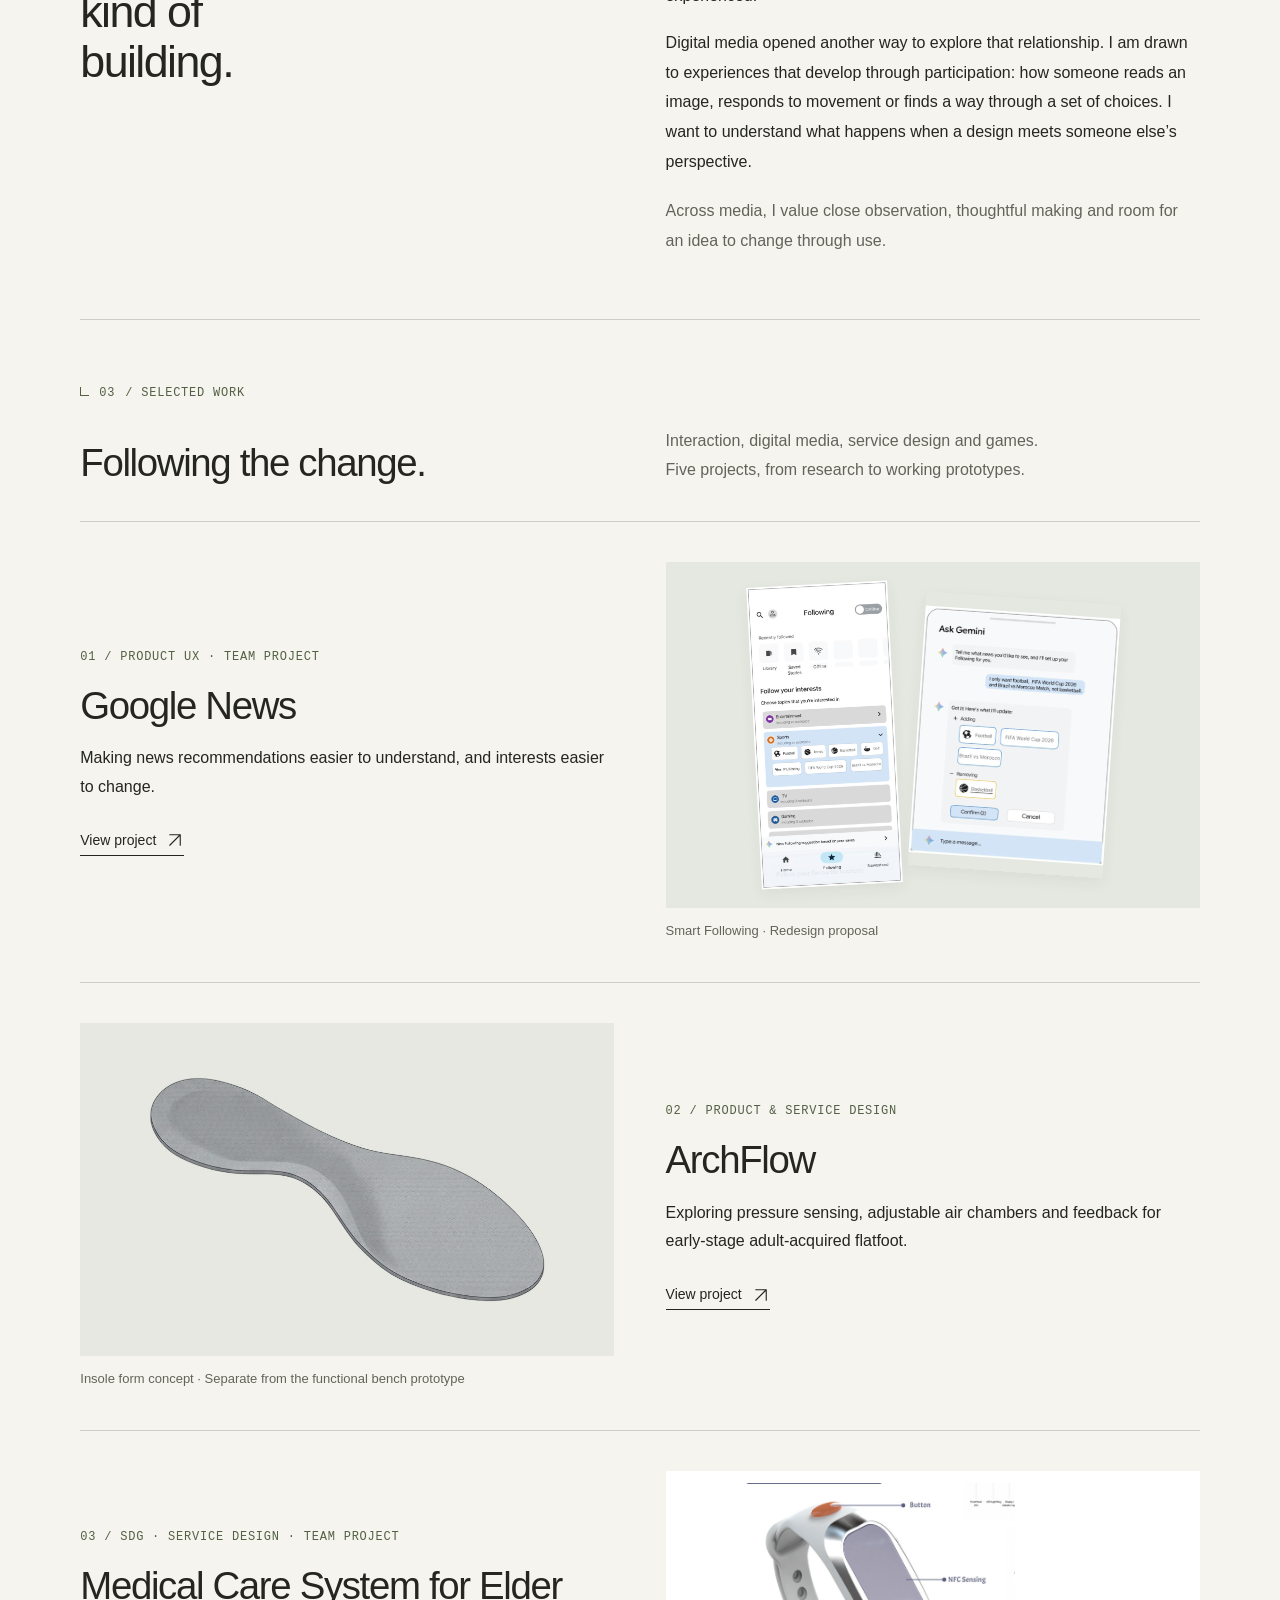
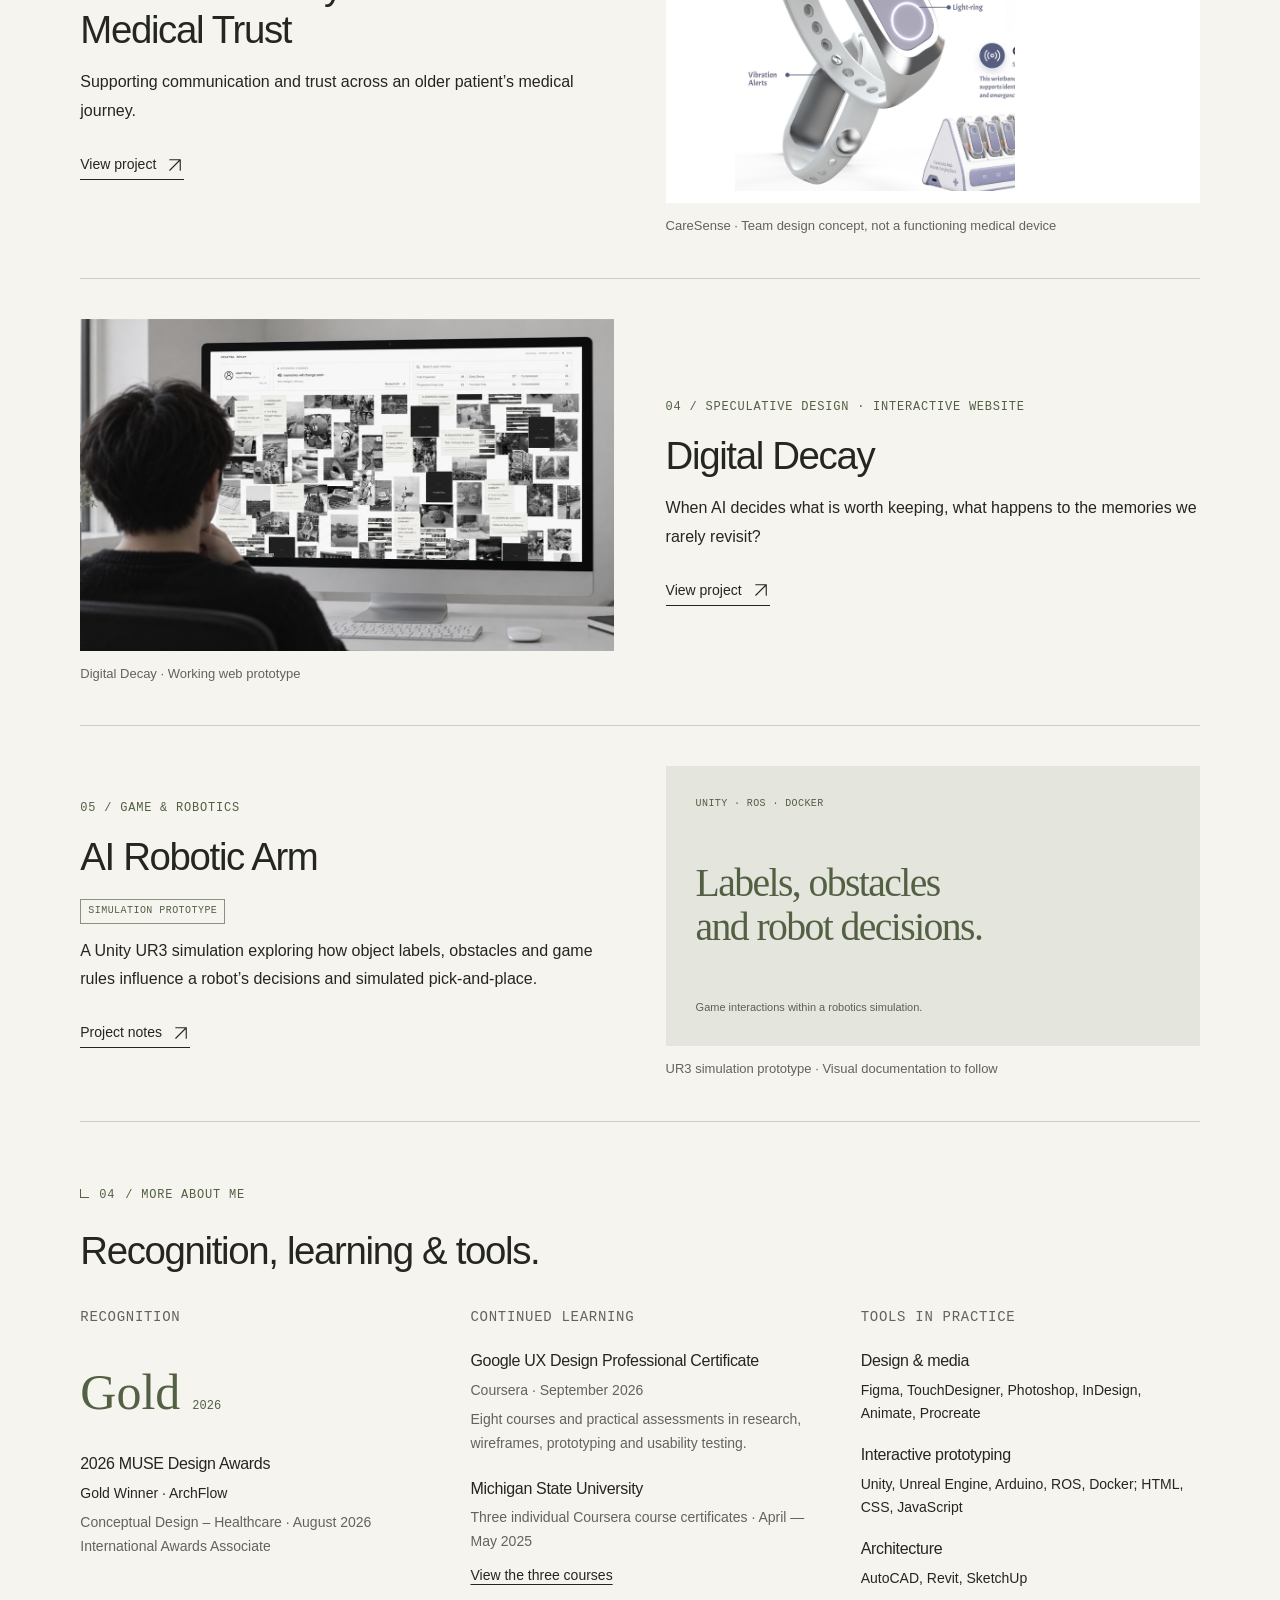
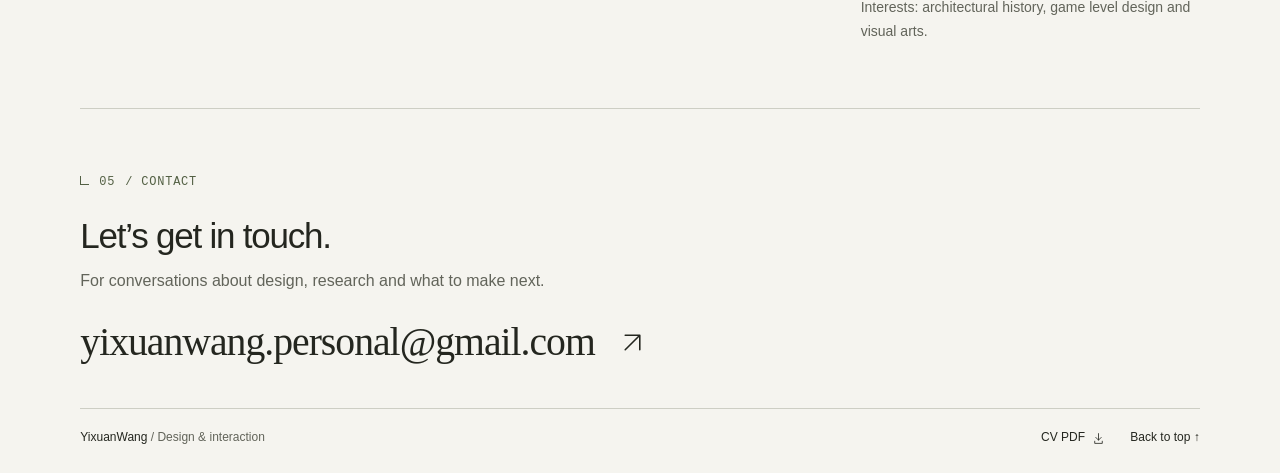
==== commit 6134092e: "Add subtle borders to homepage collages" ====
--- a/site/index.html
+++ b/site/index.html
@@ -13,7 +13,7 @@
 <meta property="og:site_name" content="YixuanWang">
 <meta name="twitter:card" content="summary_large_image">
 <link rel="icon" type="image/svg+xml" href="favicon.svg">
-<link rel="stylesheet" href="styles.css">
+<link rel="stylesheet" href="styles.css?v=20261121">
 <script defer src="config.js">
 </script>
 <script defer src="app.js">
--- a/site/styles.css
+++ b/site/styles.css
@@ -46,7 +46,7 @@
   .work-history summary>.date{font-size:12px}
   .work-history details>p{font-size:16px;line-height:1.8;padding-right:0}
   .work-documentation{display:grid;grid-template-columns:repeat(2,minmax(0,1fr));gap:var(--grid-gap);align-items:start;margin-block:40px var(--section-space)}
-  .work-documentation img{display:block;width:100%;height:auto;aspect-ratio:15/11;object-fit:cover;filter:none}
+  .work-documentation img{display:block;width:100%;height:auto;aspect-ratio:15/11;object-fit:cover;filter:none;border:1px solid var(--line)}
   .work-documentation figcaption{font-size:14px;line-height:1.7;margin-top:14px}
   .turn-section{gap:24px var(--grid-gap);align-items:start;padding-block:var(--section-space)}
   .turn-section h2{font-size:clamp(36px,3.5vw,50px);line-height:1.13;max-width:11ch}
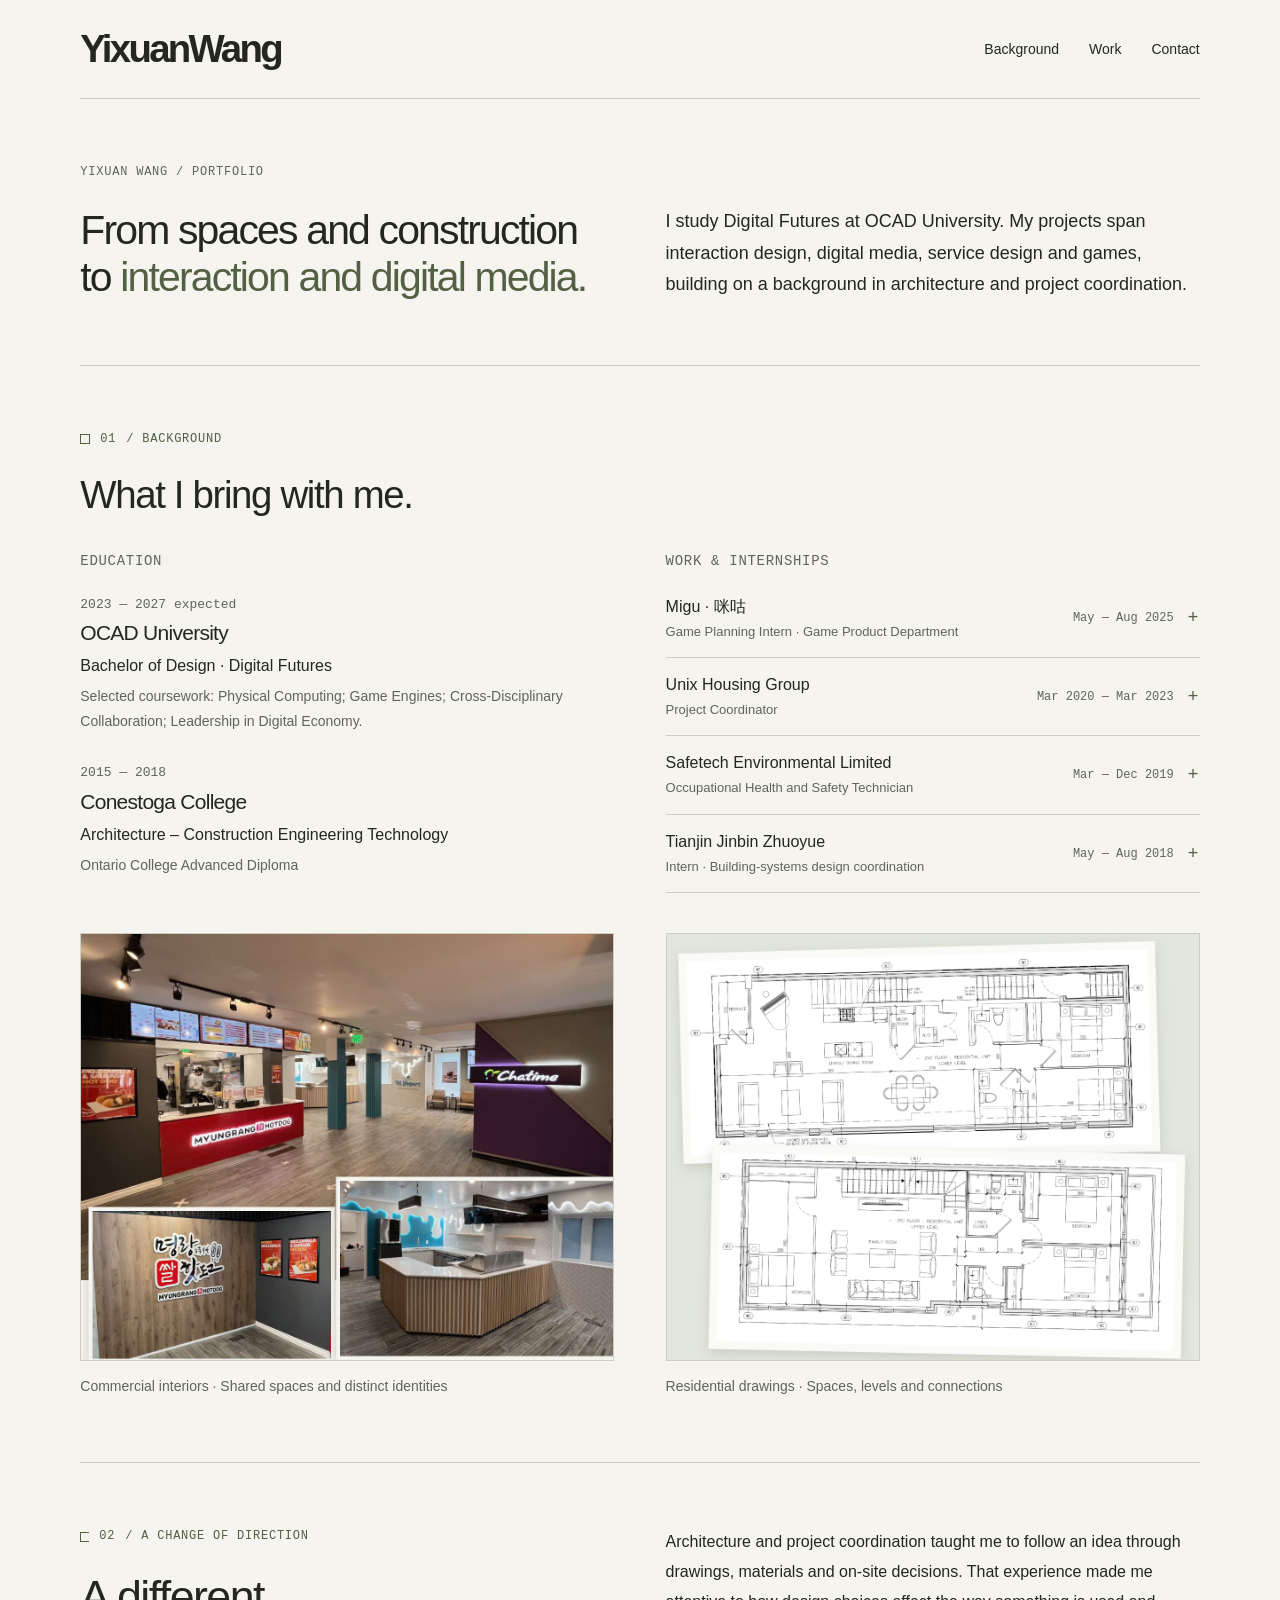
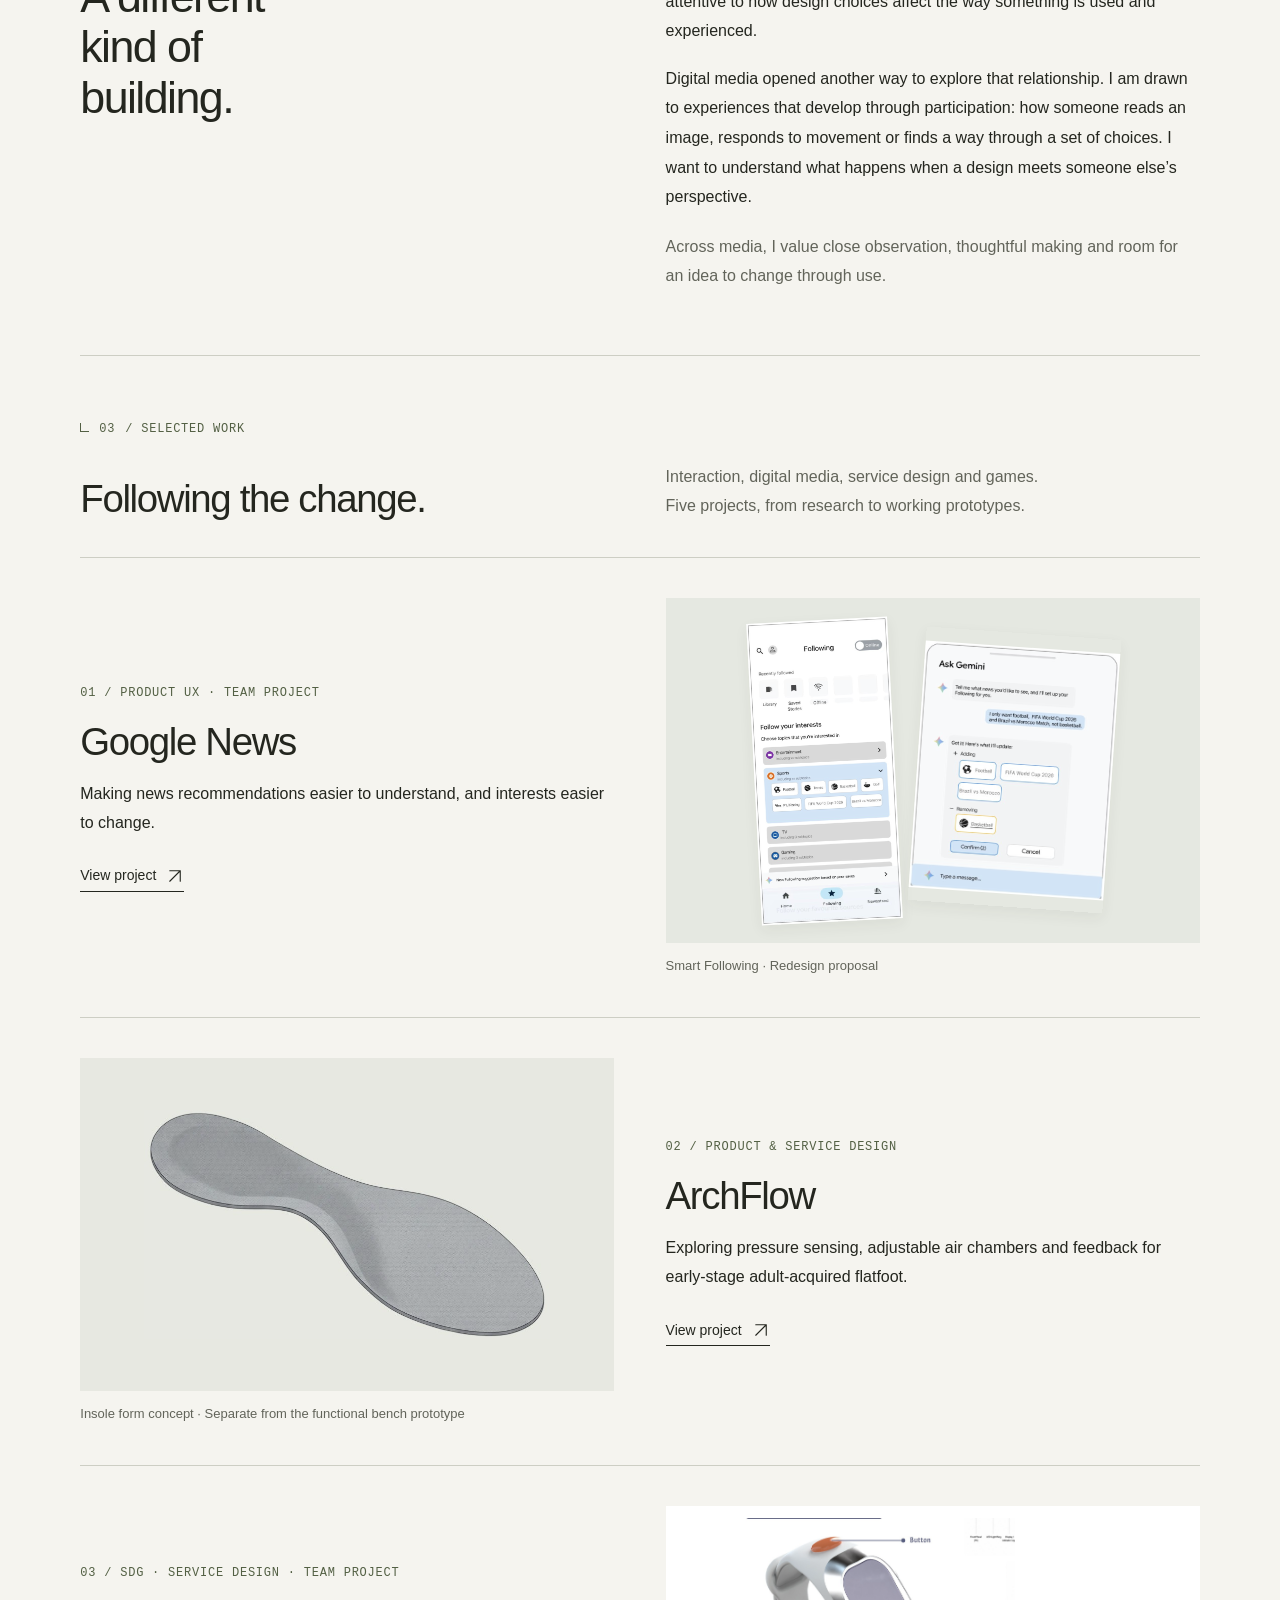
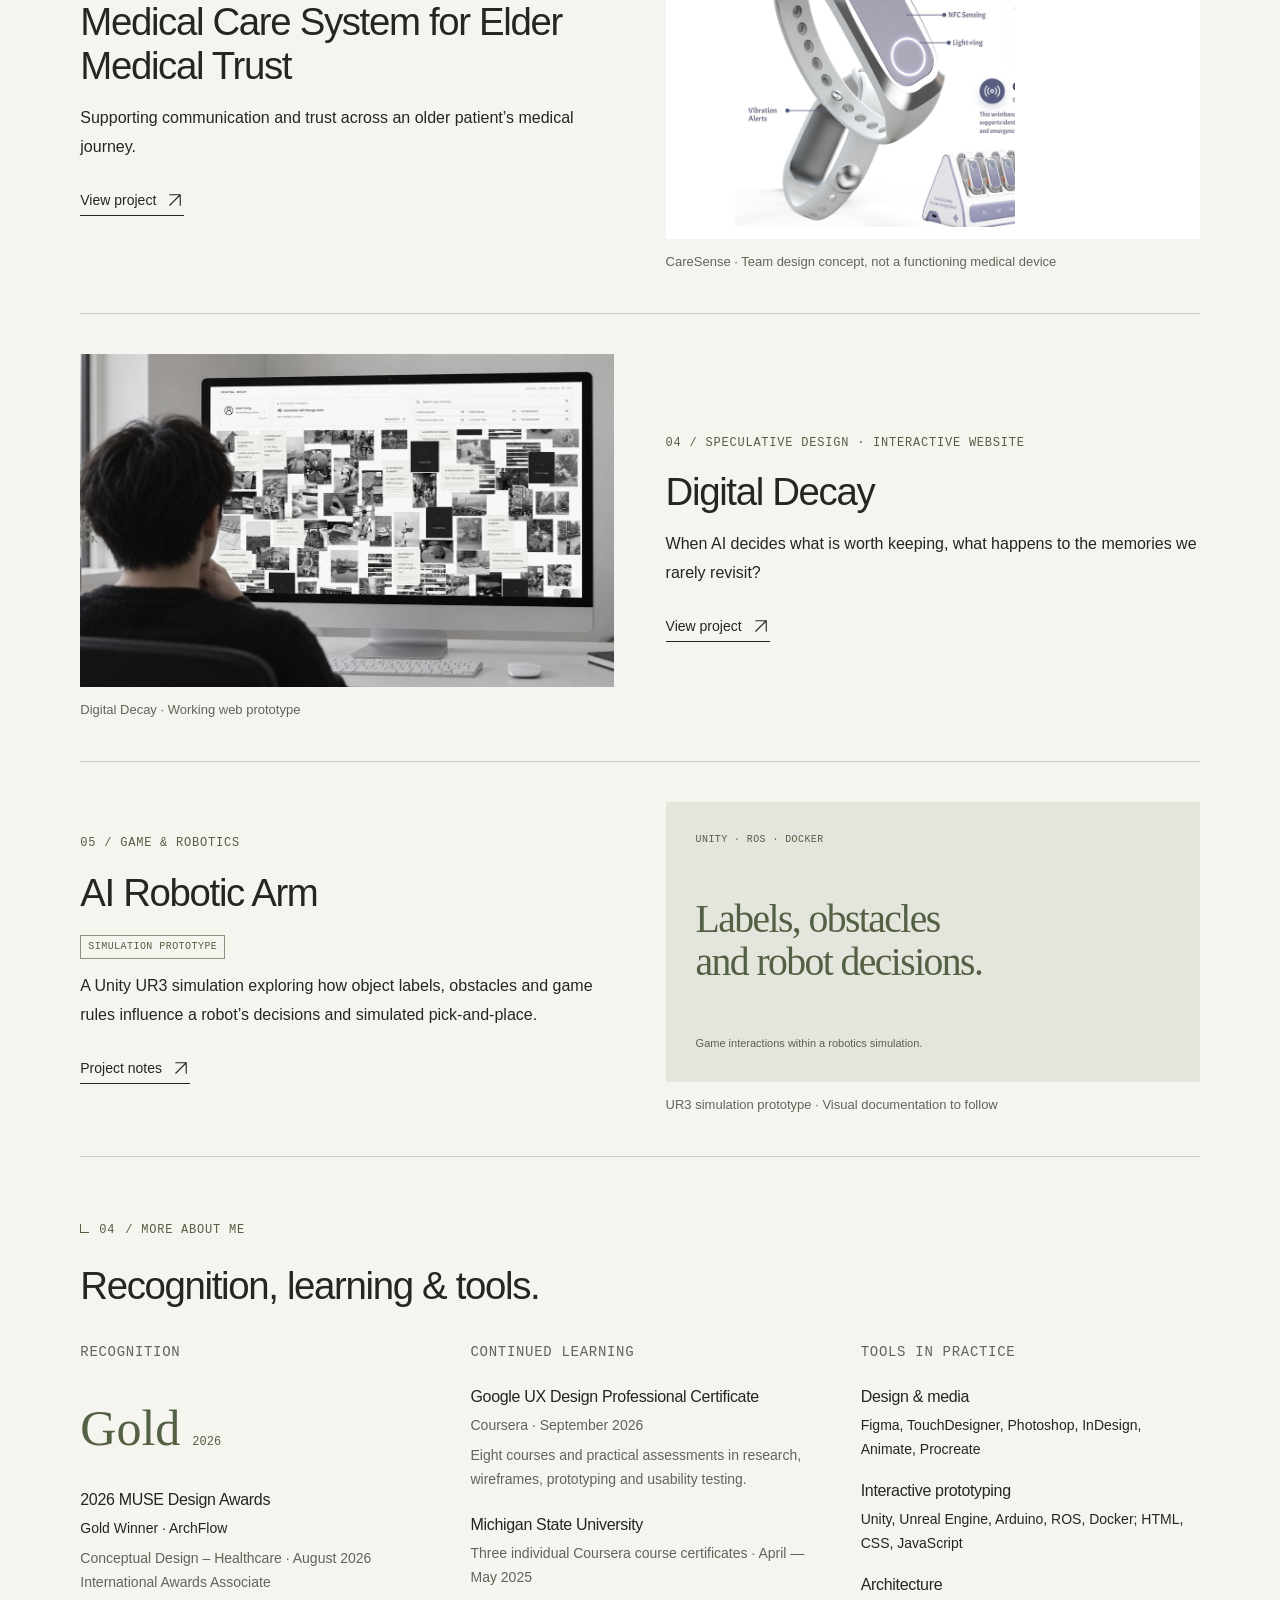
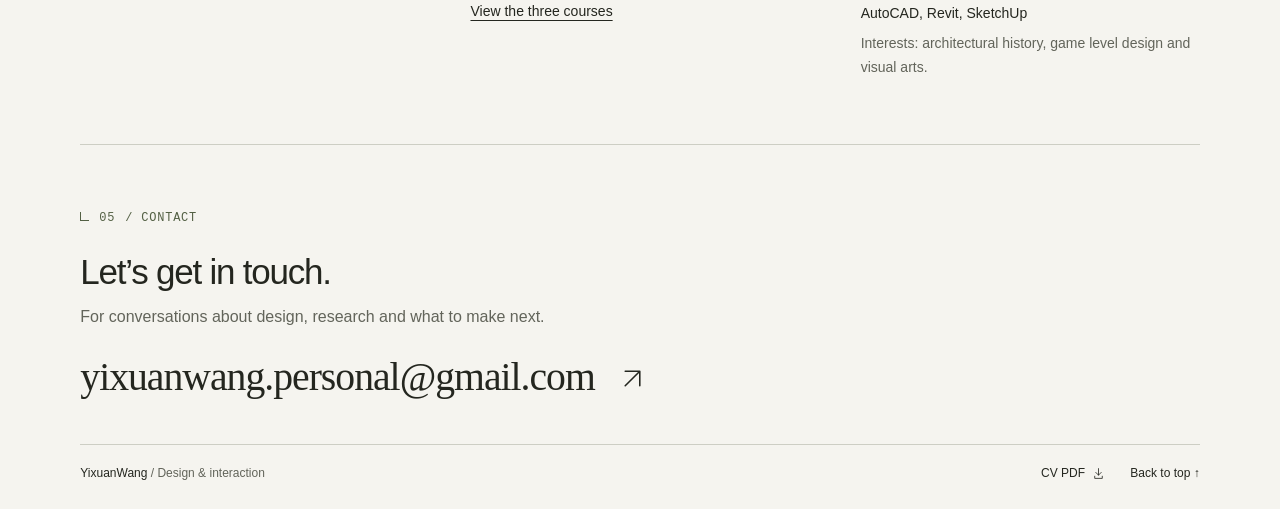
==== commit f69778c6: "Recompose CV imagery around interiors and complete floor plans" ====
--- a/site/index.html
+++ b/site/index.html
@@ -13,7 +13,7 @@
 <meta property="og:site_name" content="YixuanWang">
 <meta name="twitter:card" content="summary_large_image">
 <link rel="icon" type="image/svg+xml" href="favicon.svg">
-<link rel="stylesheet" href="styles.css?v=20261121">
+<link rel="stylesheet" href="styles.css?v=cv-compositions">
 <script defer src="config.js">
 </script>
 <script defer src="app.js">
@@ -110,12 +110,12 @@
 </div>
 <div class="work-documentation">
 <figure>
-<img src="assets/background/interior-study-montage.jpg" width="900" height="660" alt="Collage of a commercial interior, with a wood-panelled mural, teal columns, finished flooring and wall materials." loading="lazy" decoding="async">
-<figcaption>Commercial interiors · Light, materials and circulation</figcaption>
+<img src="assets/background/commercial-interiors-composition.jpg" width="1200" height="960" alt="A commercial interior with illuminated shopfronts, overlaid with photographs of a timber brand wall and curved service counter." loading="lazy" decoding="async">
+<figcaption>Commercial interiors · Shared spaces and distinct identities</figcaption>
 </figure>
 <figure>
-<img src="assets/background/plan-study-montage-v2.jpg" width="900" height="660" alt="Architectural plan fragments arranged in layers, with a stair drawing above living, dining and bathroom details." loading="lazy" decoding="async">
-<figcaption>Drawing studies · Circulation and interior layouts</figcaption>
+<img src="assets/background/residential-plans-composition.jpg" width="1200" height="960" alt="Two layered architectural floor plans showing the connected living spaces, stairs and bedrooms of a two-level residence." loading="lazy" decoding="async">
+<figcaption>Residential drawings · Spaces, levels and connections</figcaption>
 </figure>
 </div>
 </section>
--- a/site/styles.css
+++ b/site/styles.css
@@ -46,7 +46,7 @@
   .work-history summary>.date{font-size:12px}
   .work-history details>p{font-size:16px;line-height:1.8;padding-right:0}
   .work-documentation{display:grid;grid-template-columns:repeat(2,minmax(0,1fr));gap:var(--grid-gap);align-items:start;margin-block:40px var(--section-space)}
-  .work-documentation img{display:block;width:100%;height:auto;aspect-ratio:15/11;object-fit:cover;filter:none;border:1px solid var(--line)}
+  .work-documentation img{display:block;width:100%;height:auto;aspect-ratio:5/4;object-fit:cover;filter:none;border:1px solid var(--line)}
   .work-documentation figcaption{font-size:14px;line-height:1.7;margin-top:14px}
   .turn-section{gap:24px var(--grid-gap);align-items:start;padding-block:var(--section-space)}
   .turn-section h2{font-size:clamp(36px,3.5vw,50px);line-height:1.13;max-width:11ch}
